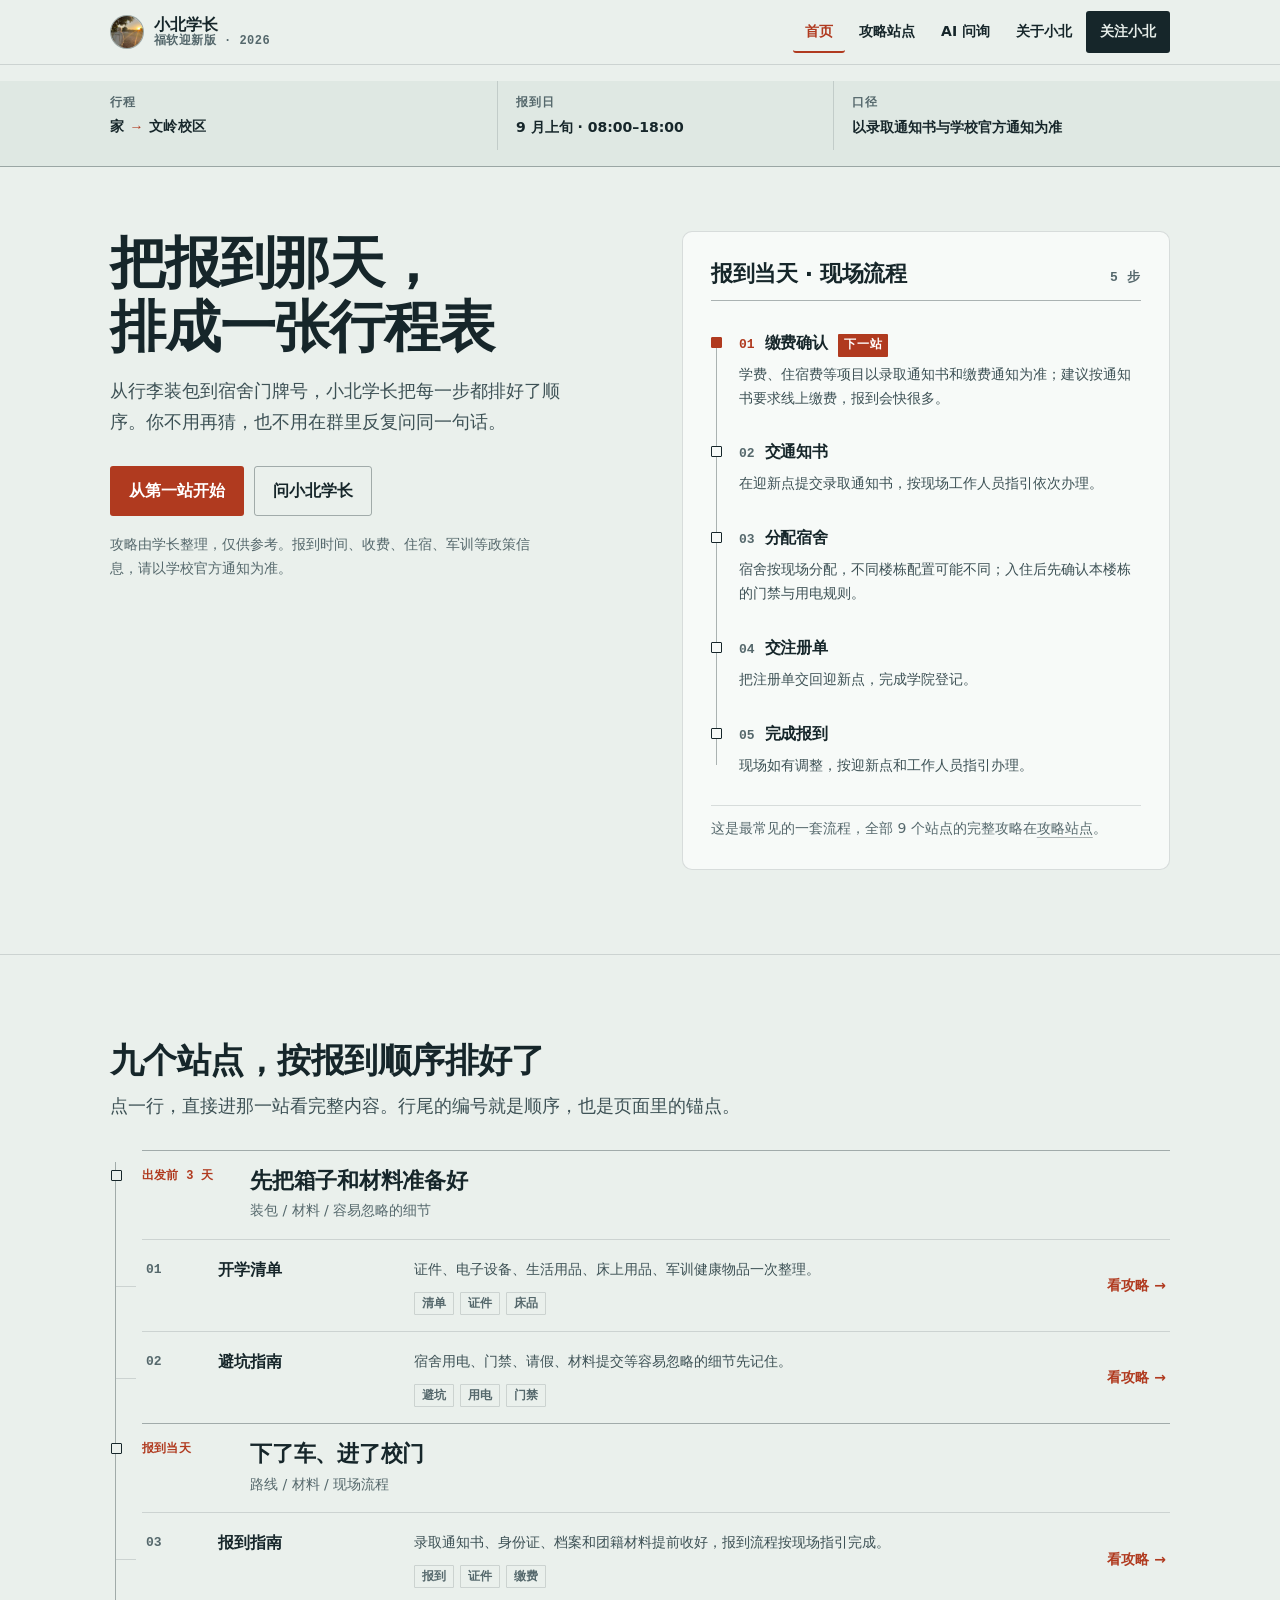
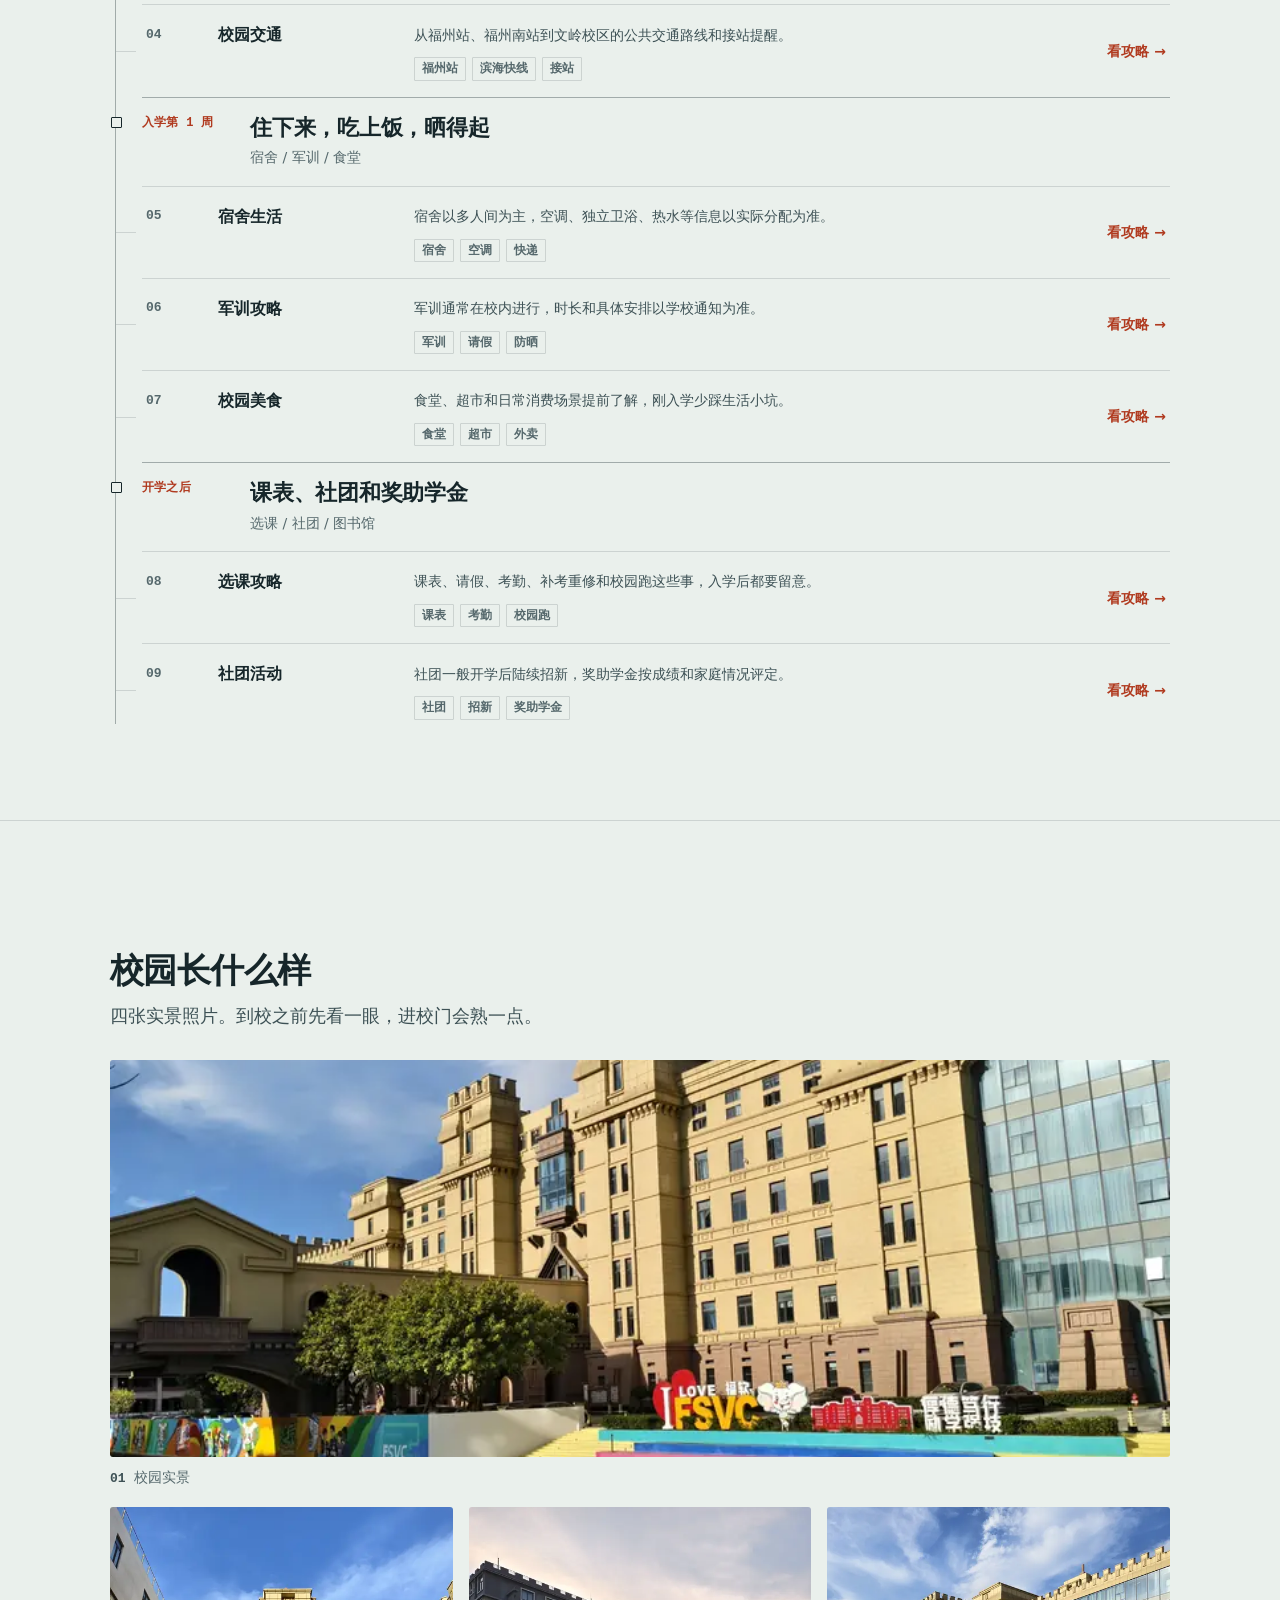
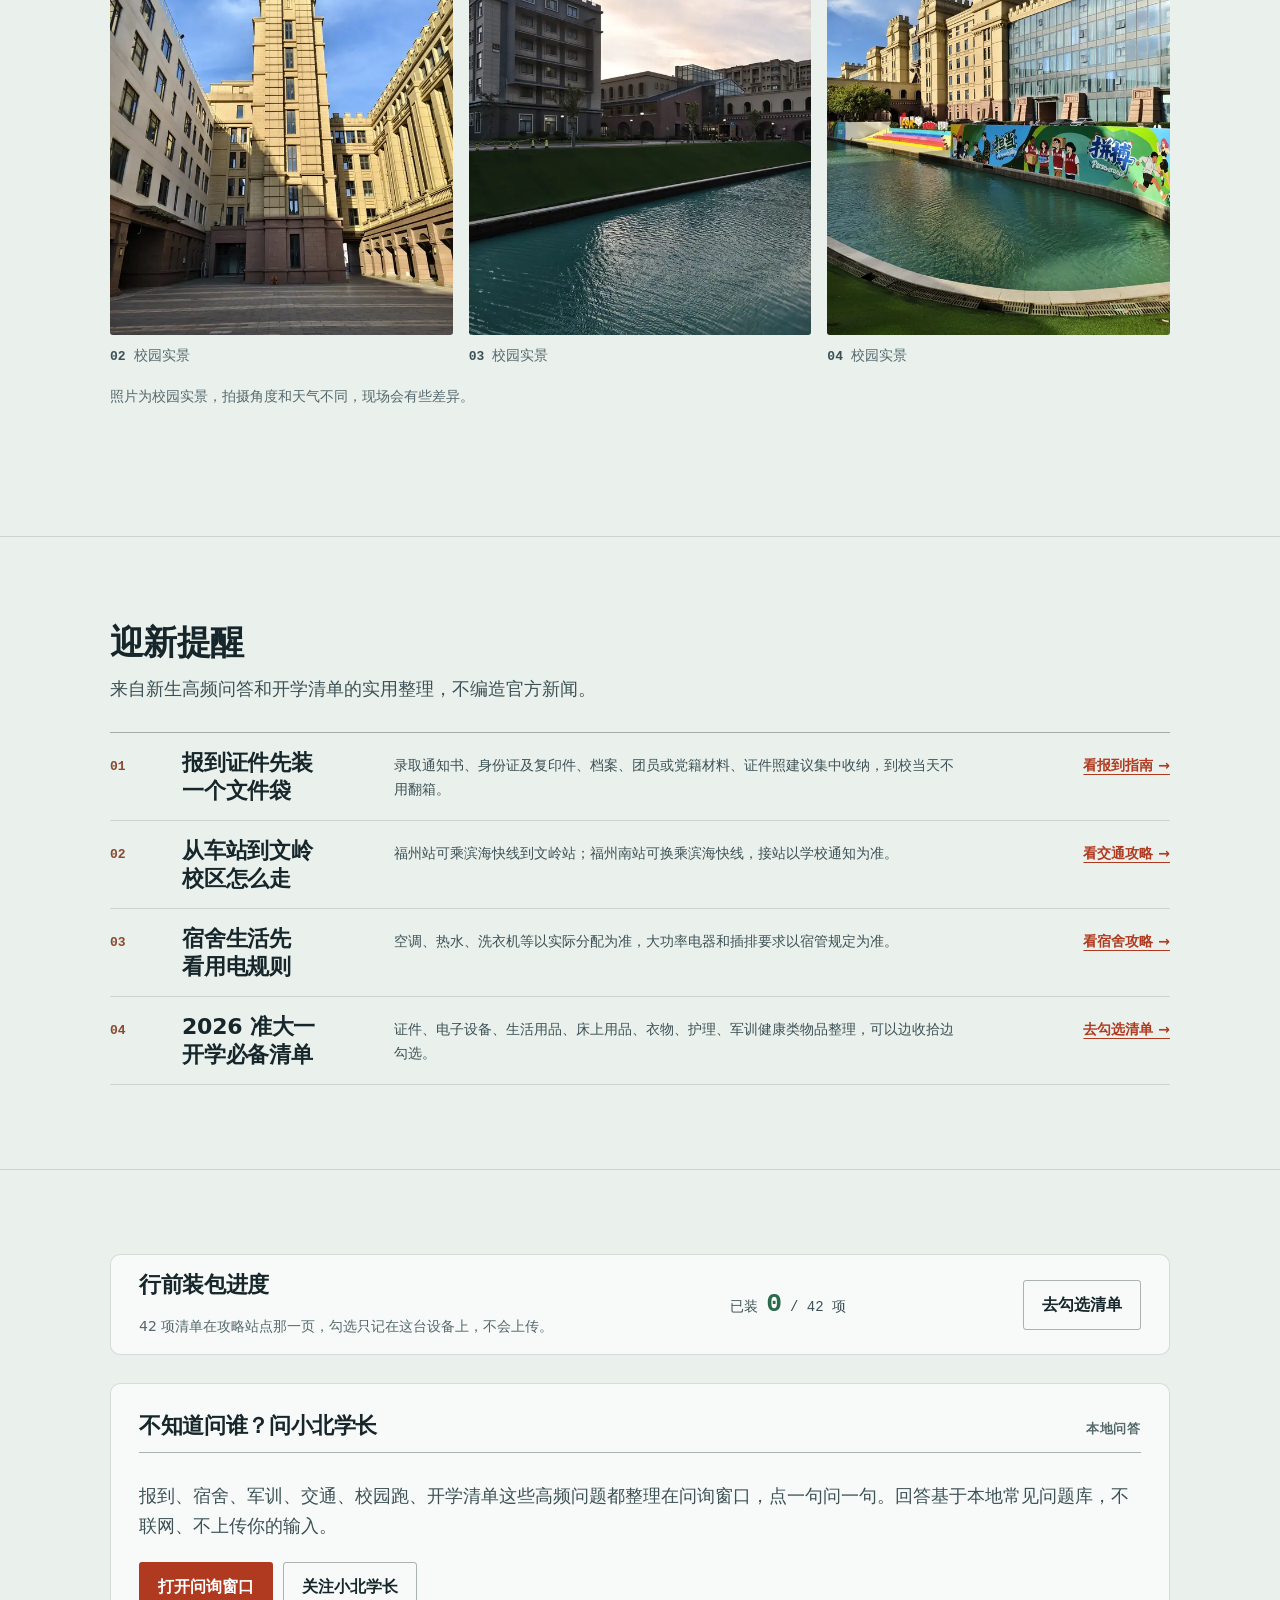
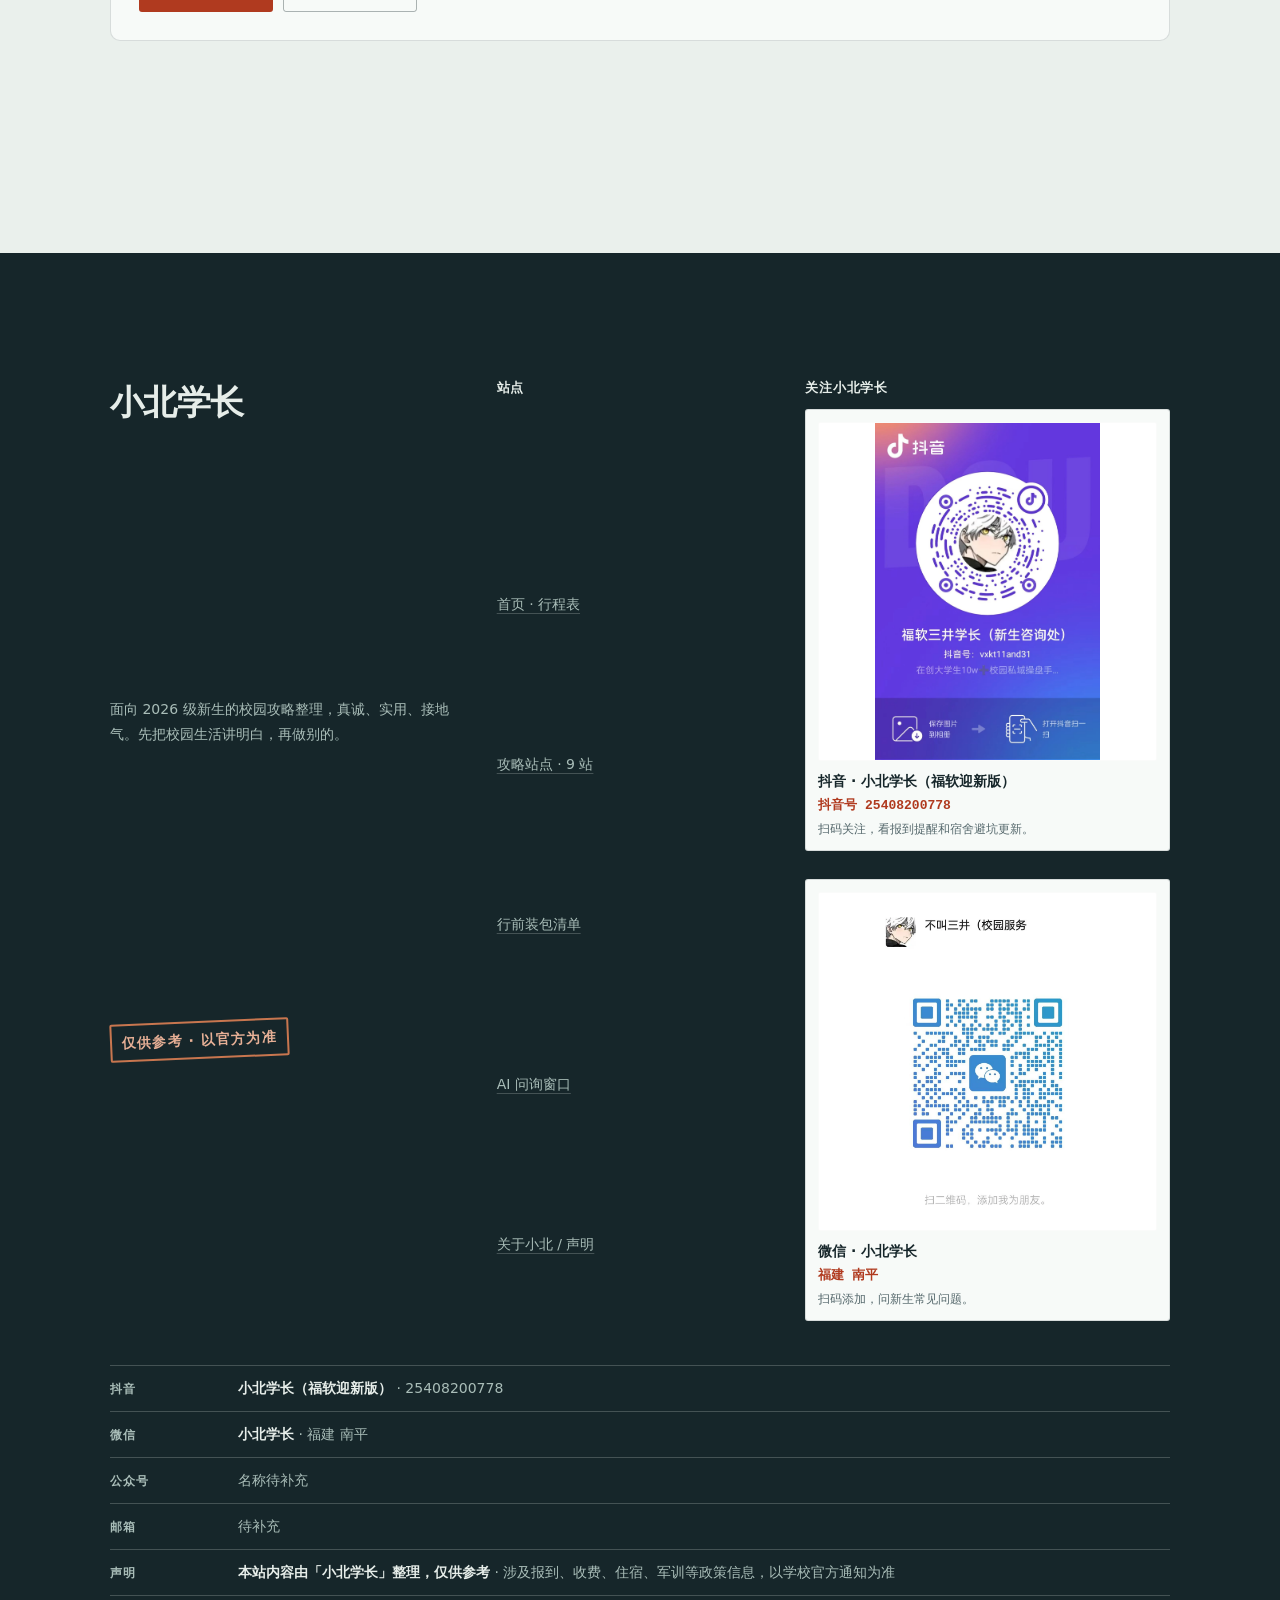
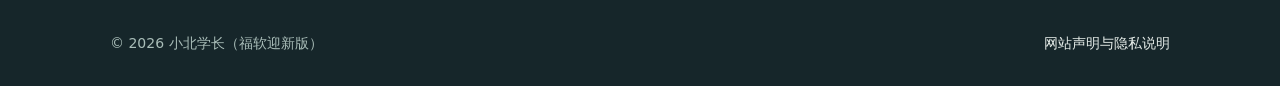
==== index.html @ 460fa599 "小北学长迎新站 v2: 行程轴设计重做(4页/32问答/42项清单/新二维码/图片优化)" ====
<!doctype html>
<html lang="zh-CN">
  <head>
    <meta charset="utf-8">
    <meta name="viewport" content="width=device-width, initial-scale=1">
    <title>小北学长 · 福软 2026 级新生报到行程表</title>
    <meta name="description" content="把报到那天排成一张行程表：报到指南、证件材料、校园交通、宿舍生活、军训攻略、选课与开学清单，九个站点一次看全。攻略由学长整理，仅供参考，政策信息以学校官方通知为准。">
    <link rel="canonical" href="https://fusoft-freshman-guide.pages.dev/">
    <meta name="theme-color" content="#eaf0ec">
    <meta property="og:type" content="website">
    <meta property="og:locale" content="zh_CN">
    <meta property="og:site_name" content="小北学长（福软迎新版）">
    <meta property="og:title" content="小北学长 · 福软 2026 级新生报到行程表">
    <meta property="og:description" content="报到指南、证件材料、校园交通、宿舍生活、军训攻略、选课与开学清单，按报到那天的顺序排好。">
    <meta property="og:url" content="https://fusoft-freshman-guide.pages.dev/">
    <meta property="og:image" content="https://fusoft-freshman-guide.pages.dev/images/og-cover.jpg">
    <meta property="og:image:width" content="1200">
    <meta property="og:image:height" content="630">
    <meta name="twitter:card" content="summary_large_image">
    <link rel="icon" href="images/favicon.svg" type="image/svg+xml">
    <link rel="apple-touch-icon" href="images/apple-touch-icon.png">
    <link rel="stylesheet" href="css/style.css">
    <script type="application/ld+json">
      {"@context":"https://schema.org","@type":"WebSite","name":"小北学长（福软迎新版）","alternateName":"小北学长","url":"https://fusoft-freshman-guide.pages.dev/","inLanguage":"zh-CN","description":"面向 2026 级新生的校园攻略站：报到指南、证件材料、校园交通、宿舍生活、军训攻略、选课与开学清单。","publisher":{"@type":"Organization","name":"小北学长"}}
    </script>
  </head>
  <body data-page="home">
    <a class="skip" href="#main">跳到主要内容</a>

    <header class="masthead">
      <div class="shell masthead__inner">
        <a class="brand" href="index.html">
          <img src="images/xiaobei-avatar.webp" width="360" height="360" alt="小北学长头像" decoding="async">
          <span>小北学长<small>福软迎新版 · 2026</small></span>
        </a>
        <button class="nav__toggle" type="button" aria-expanded="false" aria-controls="site-nav" aria-label="打开导航菜单">
          <span></span><span></span><span></span>
        </button>
        <nav class="nav" id="site-nav" aria-label="站点导航">
          <ul class="nav__list" data-nav-list>
            <li><a href="index.html" data-nav="home" aria-current="page">首页</a></li>
            <li><a href="category.html" data-nav="category">攻略站点</a></li>
            <li><a href="ai-consult.html" data-nav="consult">AI 问询</a></li>
            <li><a href="about.html" data-nav="about">关于小北</a></li>
            <li><a class="nav__cta" href="about.html#follow">关注小北</a></li>
          </ul>
        </nav>
      </div>
    </header>

    <div class="ticket">
      <div class="shell">
        <dl class="ticket__grid">
          <div class="ticket__field">
            <dt>行程</dt>
            <dd><span class="ticket__flow">家 <span class="ticket__arrow" aria-hidden="true">→</span> 文岭校区</span></dd>
          </div>
          <div class="ticket__field">
            <dt>报到日</dt>
            <dd>9 月上旬 · 08:00–18:00</dd>
          </div>
          <div class="ticket__field">
            <dt>口径</dt>
            <dd>以录取通知书与学校官方通知为准</dd>
          </div>
        </dl>
      </div>
    </div>

    <main id="main">

      <section class="band opening">
        <div class="shell opening__grid">
          <div>
            <h1>把报到那天，<br>排成一张行程表</h1>
            <p class="opening__lede">从行李装包到宿舍门牌号，小北学长把每一步都排好了顺序。你不用再猜，也不用在群里反复问同一句话。</p>
            <div class="actions opening__actions">
              <a class="action" href="category.html">从第一站开始</a>
              <a class="action action--quiet" href="ai-consult.html">问小北学长</a>
            </div>
            <p class="opening__caveat">攻略由学长整理，仅供参考。报到时间、收费、住宿、军训等政策信息，请以学校官方通知为准。</p>
          </div>

          <div class="opening__panel">
            <div class="panel">
              <div class="panel__head">
                <h2 class="panel__title">报到当天 · 现场流程</h2>
                <span class="label">5 步</span>
              </div>
              <ol class="rail" data-rail>
                <li class="rail__stop" data-current="true">
                  <span class="rail__mark" aria-hidden="true"></span>
                  <div class="rail__head"><span class="rail__index">01</span><span class="rail__name">缴费确认</span><span class="rail__flag">下一站</span></div>
                  <p class="rail__note">学费、住宿费等项目以录取通知书和缴费通知为准；建议按通知书要求线上缴费，报到会快很多。</p>
                </li>
                <li class="rail__stop">
                  <span class="rail__mark" aria-hidden="true"></span>
                  <div class="rail__head"><span class="rail__index">02</span><span class="rail__name">交通知书</span></div>
                  <p class="rail__note">在迎新点提交录取通知书，按现场工作人员指引依次办理。</p>
                </li>
                <li class="rail__stop">
                  <span class="rail__mark" aria-hidden="true"></span>
                  <div class="rail__head"><span class="rail__index">03</span><span class="rail__name">分配宿舍</span></div>
                  <p class="rail__note">宿舍按现场分配，不同楼栋配置可能不同；入住后先确认本楼栋的门禁与用电规则。</p>
                </li>
                <li class="rail__stop">
                  <span class="rail__mark" aria-hidden="true"></span>
                  <div class="rail__head"><span class="rail__index">04</span><span class="rail__name">交注册单</span></div>
                  <p class="rail__note">把注册单交回迎新点，完成学院登记。</p>
                </li>
                <li class="rail__stop">
                  <span class="rail__mark" aria-hidden="true"></span>
                  <div class="rail__head"><span class="rail__index">05</span><span class="rail__name">完成报到</span></div>
                  <p class="rail__note">现场如有调整，按迎新点和工作人员指引办理。</p>
                </li>
              </ol>
              <p class="rail__foot">这是最常见的一套流程，全部 9 个站点的完整攻略在<a href="category.html">攻略站点</a>。</p>
            </div>
          </div>
        </div>
      </section>

      <section class="band band--ruled" id="stations">
        <div class="shell">
          <div class="band__head band__head--wide">
            <h2>九个站点，按报到顺序排好了</h2>
            <p class="band__deck">点一行，直接进那一站看完整内容。行尾的编号就是顺序，也是页面里的锚点。</p>
          </div>

          <div class="route-axis">
            <div class="phase">
              <div class="phase__head">
                <span class="phase__when">出发前 3 天</span>
                <h3 class="phase__title">先把箱子和材料准备好</h3>
                <p class="phase__note">装包 / 材料 / 容易忽略的细节</p>
              </div>
              <a class="route-row" href="category.html#st-checklist" data-tags="清单 证件 床品 军训用品">
                <span class="route-row__index">01</span>
                <span class="route-row__name">开学清单</span>
                <span class="route-row__note">证件、电子设备、生活用品、床上用品、军训健康物品一次整理。</span>
                <span class="route-row__tags"><span class="tag">清单</span><span class="tag">证件</span><span class="tag">床品</span></span>
                <span class="route-row__go">看攻略 →</span>
              </a>
              <a class="route-row" href="category.html#st-tips" data-tags="避坑 用电 门禁 安全">
                <span class="route-row__index">02</span>
                <span class="route-row__name">避坑指南</span>
                <span class="route-row__note">宿舍用电、门禁、请假、材料提交等容易忽略的细节先记住。</span>
                <span class="route-row__tags"><span class="tag">避坑</span><span class="tag">用电</span><span class="tag">门禁</span></span>
                <span class="route-row__go">看攻略 →</span>
              </a>
            </div>

            <div class="phase">
              <div class="phase__head">
                <span class="phase__when">报到当天</span>
                <h3 class="phase__title">下了车、进了校门</h3>
                <p class="phase__note">路线 / 材料 / 现场流程</p>
              </div>
              <a class="route-row" href="category.html#st-register" data-tags="报到 证件 缴费 流程">
                <span class="route-row__index">03</span>
                <span class="route-row__name">报到指南</span>
                <span class="route-row__note">录取通知书、身份证、档案和团籍材料提前收好，报到流程按现场指引完成。</span>
                <span class="route-row__tags"><span class="tag">报到</span><span class="tag">证件</span><span class="tag">缴费</span></span>
                <span class="route-row__go">看攻略 →</span>
              </a>
              <a class="route-row" href="category.html#st-traffic" data-tags="福州站 福州南站 滨海快线 接站">
                <span class="route-row__index">04</span>
                <span class="route-row__name">校园交通</span>
                <span class="route-row__note">从福州站、福州南站到文岭校区的公共交通路线和接站提醒。</span>
                <span class="route-row__tags"><span class="tag">福州站</span><span class="tag">滨海快线</span><span class="tag">接站</span></span>
                <span class="route-row__go">看攻略 →</span>
              </a>
            </div>

            <div class="phase">
              <div class="phase__head">
                <span class="phase__when">入学第 1 周</span>
                <h3 class="phase__title">住下来，吃上饭，晒得起</h3>
                <p class="phase__note">宿舍 / 军训 / 食堂</p>
              </div>
              <a class="route-row" href="category.html#st-dorm" data-tags="宿舍 空调 热水 快递">
                <span class="route-row__index">05</span>
                <span class="route-row__name">宿舍生活</span>
                <span class="route-row__note">宿舍以多人间为主，空调、独立卫浴、热水等信息以实际分配为准。</span>
                <span class="route-row__tags"><span class="tag">宿舍</span><span class="tag">空调</span><span class="tag">快递</span></span>
                <span class="route-row__go">看攻略 →</span>
              </a>
              <a class="route-row" href="category.html#st-military" data-tags="军训 请假 防晒 健康">
                <span class="route-row__index">06</span>
                <span class="route-row__name">军训攻略</span>
                <span class="route-row__note">军训通常在校内进行，时长和具体安排以学校通知为准。</span>
                <span class="route-row__tags"><span class="tag">军训</span><span class="tag">请假</span><span class="tag">防晒</span></span>
                <span class="route-row__go">看攻略 →</span>
              </a>
              <a class="route-row" href="category.html#st-food" data-tags="食堂 超市 奶茶 外卖">
                <span class="route-row__index">07</span>
                <span class="route-row__name">校园美食</span>
                <span class="route-row__note">食堂、超市和日常消费场景提前了解，刚入学少踩生活小坑。</span>
                <span class="route-row__tags"><span class="tag">食堂</span><span class="tag">超市</span><span class="tag">外卖</span></span>
                <span class="route-row__go">看攻略 →</span>
              </a>
            </div>

            <div class="phase">
              <div class="phase__head">
                <span class="phase__when">开学之后</span>
                <h3 class="phase__title">课表、社团和奖助学金</h3>
                <p class="phase__note">选课 / 社团 / 图书馆</p>
              </div>
              <a class="route-row" href="category.html#st-course" data-tags="课表 考勤 挂科 图书馆 校园跑">
                <span class="route-row__index">08</span>
                <span class="route-row__name">选课攻略</span>
                <span class="route-row__note">课表、请假、考勤、补考重修和校园跑这些事，入学后都要留意。</span>
                <span class="route-row__tags"><span class="tag">课表</span><span class="tag">考勤</span><span class="tag">校园跑</span></span>
                <span class="route-row__go">看攻略 →</span>
              </a>
              <a class="route-row" href="category.html#st-club" data-tags="社团 招新 奖学金 助学金">
                <span class="route-row__index">09</span>
                <span class="route-row__name">社团活动</span>
                <span class="route-row__note">社团一般开学后陆续招新，奖助学金按成绩和家庭情况评定。</span>
                <span class="route-row__tags"><span class="tag">社团</span><span class="tag">招新</span><span class="tag">奖助学金</span></span>
                <span class="route-row__go">看攻略 →</span>
              </a>
            </div>
          </div>
        </div>
      </section>

      <section class="band band--field">
        <div class="shell">
          <div class="band__head band__head--wide">
            <h2>校园长什么样</h2>
            <p class="band__deck">四张实景照片。到校之前先看一眼，进校门会熟一点。</p>
          </div>
          <div class="campus-plate">
            <figure>
              <picture>
                <source media="(min-width: 760px)" srcset="images/campus-02-1200.webp 1200w, images/campus-02.webp 1600w" sizes="(min-width: 1140px) 1100px, 92vw">
                <img src="images/campus-02-800.webp" width="800" height="600" alt="校园实景照片：开阔的校园地面与建筑" loading="lazy" decoding="async">
              </picture>
              <figcaption><b>01</b><span>校园实景</span></figcaption>
            </figure>
            <figure>
              <img src="images/campus-01-800.webp" srcset="images/campus-01-800.webp 600w, images/campus-01.webp 1600w"
              sizes="(min-width: 760px) 32vw, 46vw" width="600" height="800"
              alt="校园实景照片：楼体与绿化" loading="lazy" decoding="async">
              <figcaption><b>02</b><span>校园实景</span></figcaption>
            </figure>
            <figure>
              <img src="images/campus-03-800.webp" srcset="images/campus-03-800.webp 600w, images/campus-03.webp 1400w"
              sizes="(min-width: 760px) 32vw, 46vw" width="600" height="800"
              alt="校园实景照片：校园一角" loading="lazy" decoding="async">
              <figcaption><b>03</b><span>校园实景</span></figcaption>
            </figure>
            <figure>
              <img src="images/campus-04-800.webp" srcset="images/campus-04-800.webp 600w, images/campus-04-1000.webp 1000w, images/campus-04.webp 1400w"
              sizes="(min-width: 760px) 32vw, 96vw" width="600" height="800"
              alt="校园实景照片：校园步道与绿化" loading="lazy" decoding="async">
              <figcaption><b>04</b><span>校园实景</span></figcaption>
            </figure>
          </div>
          <p class="band__note band__note--after">照片为校园实景，拍摄角度和天气不同，现场会有些差异。</p>
        </div>
      </section>

      <section class="band band--ruled">
        <div class="shell">
          <div class="band__head band__head--wide">
            <h2>迎新提醒</h2>
            <p class="band__deck">来自新生高频问答和开学清单的实用整理，不编造官方新闻。</p>
          </div>
          <div class="notes">
            <article class="note-row">
              <span class="note-row__index">01</span>
              <h3 class="note-row__title">报到证件先装一个文件袋</h3>
              <p class="note-row__body">录取通知书、身份证及复印件、档案、团员或党籍材料、证件照建议集中收纳，到校当天不用翻箱。</p>
              <a class="note-row__link" href="category.html#st-register">看报到指南 →</a>
            </article>
            <article class="note-row">
              <span class="note-row__index">02</span>
              <h3 class="note-row__title">从车站到文岭校区怎么走</h3>
              <p class="note-row__body">福州站可乘滨海快线到文岭站；福州南站可换乘滨海快线，接站以学校通知为准。</p>
              <a class="note-row__link" href="category.html#st-traffic">看交通攻略 →</a>
            </article>
            <article class="note-row">
              <span class="note-row__index">03</span>
              <h3 class="note-row__title">宿舍生活先看用电规则</h3>
              <p class="note-row__body">空调、热水、洗衣机等以实际分配为准，大功率电器和插排要求以宿管规定为准。</p>
              <a class="note-row__link" href="category.html#st-dorm">看宿舍攻略 →</a>
            </article>
            <article class="note-row">
              <span class="note-row__index">04</span>
              <h3 class="note-row__title">2026 准大一开学必备清单</h3>
              <p class="note-row__body">证件、电子设备、生活用品、床上用品、衣物、护理、军训健康类物品整理，可以边收拾边勾选。</p>
              <a class="note-row__link" href="category.html#checklist">去勾选清单 →</a>
            </article>
          </div>
        </div>
      </section>

      <section class="band">
        <div class="shell stack">
          <div class="pack-teaser">
            <div>
              <h2 class="title-sm">行前装包进度</h2>
              <p class="band__note band__note--after">42 项清单在攻略站点那一页，勾选只记在这台设备上，不会上传。</p>
            </div>
            <div class="pack-teaser__readout" data-pack-readout>
              已装 <b>0</b> / 42 项
            </div>
            <a class="action action--quiet" href="category.html#checklist">去勾选清单</a>
          </div>

          <div class="panel">
            <div class="panel__head">
              <h2 class="panel__title">不知道问谁？问小北学长</h2>
              <span class="label">本地问答</span>
            </div>
            <p class="band__deck">报到、宿舍、军训、交通、校园跑、开学清单这些高频问题都整理在问询窗口，点一句问一句。回答基于本地常见问题库，不联网、不上传你的输入。</p>
            <div class="actions actions--spaced">
              <a class="action" href="ai-consult.html">打开问询窗口</a>
              <a class="action action--quiet" href="about.html#follow">关注小北学长</a>
            </div>
          </div>
        </div>
      </section>

    </main>

    <footer class="colophon">
      <div class="shell">
        <div class="colophon__grid">
          <div class="colophon__brand">
            <h2>小北学长</h2>
            <p>面向 2026 级新生的校园攻略整理，真诚、实用、接地气。先把校园生活讲明白，再做别的。</p>
            <p><span class="stamp stamp--night">仅供参考 · 以官方为准</span></p>
          </div>
          <nav class="colophon__links" aria-label="页脚导航">
            <h3 class="label label--night">站点</h3>
            <a href="index.html">首页 · 行程表</a>
            <a href="category.html">攻略站点 · 9 站</a>
            <a href="category.html#checklist">行前装包清单</a>
            <a href="ai-consult.html">AI 问询窗口</a>
            <a href="about.html">关于小北 / 声明</a>
          </nav>
          <div id="follow">
            <h3 class="label label--night">关注小北学长</h3>
            <div class="follow follow--spaced">
              <figure class="plate plate--night">
                <img src="images/douyin-qr.webp" width="1125" height="1680" alt="小北学长抖音二维码：扫码关注小北学长（福软迎新版）" loading="lazy" decoding="async">
                <figcaption class="plate__cap">
                  <b>抖音 · 小北学长（福软迎新版）</b>
                  <span>抖音号 25408200778</span>
                  <small>扫码关注，看报到提醒和宿舍避坑更新。</small>
                </figcaption>
              </figure>
              <figure class="plate plate--night">
                <img src="images/wechat-qr.webp" width="820" height="1220" alt="小北学长微信二维码：扫码添加小北学长" loading="lazy" decoding="async">
                <figcaption class="plate__cap">
                  <b>微信 · 小北学长</b>
                  <span>福建 南平</span>
                  <small>扫码添加，问新生常见问题。</small>
                </figcaption>
              </figure>
            </div>
          </div>
        </div>

        <dl class="billing">
          <div class="billing__row"><dt>抖音</dt><dd>小北学长（福软迎新版）<em> · 25408200778</em></dd></div>
          <div class="billing__row"><dt>微信</dt><dd>小北学长<em> · 福建 南平</em></dd></div>
          <div class="billing__row"><dt>公众号</dt><dd><em>名称待补充</em></dd></div>
          <div class="billing__row"><dt>邮箱</dt><dd><em>待补充</em></dd></div>
          <div class="billing__row"><dt>声明</dt><dd>本站内容由「小北学长」整理，仅供参考<em> · 涉及报到、收费、住宿、军训等政策信息，以学校官方通知为准</em></dd></div>
        </dl>

        <div class="colophon__base">
          <span>© 2026 小北学长（福软迎新版）</span>
          <span><a href="about.html#policy">网站声明与隐私说明</a></span>
        </div>
      </div>
    </footer>

    <script src="js/site.js"></script>
  </body>
</html>
---- css/style.css ----
/* ==========================================================================
   小北学长 · 福软迎新版 — design system
   World: 车站行程表 / 报到那天排成一张时刻表
   Tokens are named for their job in that world, not for their value.
   ========================================================================== */

:root {
  /* ---- surfaces: 山雾 + 清晨窗光（不是奶油纸） ---------------------------- */
  --paper-mist: #eaf0ec;        /* page ground — 山雾青的极淡版 */
  --paper-window: #f7faf8;      /* raised window / 窗光 */
  --paper-sunk: #dfe8e3;        /* sunken band: table heads, quiet fields */
  --paper-night: #16262a;       /* inverted ground: footer billing block */

  /* ---- ink: 山雾青墨 ----------------------------------------------------- */
  --ink-rail: #16262a;          /* primary text */
  --ink-rail-soft: #3d5155;     /* secondary text   (7.5:1 on --paper-mist) */
  --ink-faint: #55686c;         /* tertiary text    (5.2:1 on --paper-mist) */
  --ink-night: #e6ede9;         /* text on --paper-night */
  --ink-night-soft: #a9bdb8;    /* secondary on --paper-night (7.1:1) */

  /* ---- signals: 单一强调色 + 两个只表达含义的记号色 ---------------------- */
  /* #b03a1f：在纸面底色上 5.24:1，白字落在它上面 6.05:1 — 两个方向都过 AA */
  --signal-depart: #b03a1f;     /* 迎新横幅暖橙红 — 下一站 / 主行动 */
  --signal-depart-deep: #8d2d15;
  --signal-arrived: #2c6a4d;    /* 校园绿荫 — 已办 / 已完成 */
  --signal-verify: #8a4a2e;     /* 老校区砖红 — 提醒 / 印章 / 待核对 */

  /* ---- rules: 发丝级分隔线 --------------------------------------------- */
  --rule-hairline: rgba(22, 38, 42, 0.14);
  --rule-strong: rgba(22, 38, 42, 0.34);
  --rule-dashed: rgba(22, 38, 42, 0.26);
  --rule-night: rgba(230, 237, 233, 0.22);

  /* ---- type faces ------------------------------------------------------- */
  /* 中文正文字体栈：不请求任何 webfont（校区弱网 + 无构建步骤）。
     行程表的“声音”由字号/字重/字距/表格对齐承担，不由一个装饰字体承担。 */
  --type-body: "PingFang SC", "HarmonyOS Sans SC", "Microsoft YaHei UI",
    "Microsoft YaHei", "Noto Sans CJK SC", "Source Han Sans SC", "Hiragino Sans GB",
    system-ui, -apple-system, "Segoe UI", Roboto, sans-serif;
  /* 数字与编号（时刻表/表行/表头）：等宽或表格数字，用于真正属于“数据”的位置。 */
  --type-data: ui-monospace, "Cascadia Mono", "SFMono-Regular", Consolas,
    "Liberation Mono", Menlo, monospace;

  /* ---- type sizes: 角色化阶梯（手机优先，clamp 到大屏） ------------------ */
  --step-display: clamp(2rem, 6.4vw, 3.5rem);
  --step-title: clamp(1.5rem, 4.2vw, 2.125rem);
  --step-heading: clamp(1.1875rem, 2.6vw, 1.375rem);
  --step-lede: clamp(1rem, 2.2vw, 1.125rem);
  --step-body: 1rem;
  --step-small: 0.875rem;
  --step-data: 0.8125rem;
  --step-micro: 0.75rem;

  /* ---- spacing: 一个节奏，heading 之上永远比之下多 ---------------------- */
  --space-hairline: 1px;
  --space-tick: 0.375rem;
  --space-tight: 0.625rem;
  --space-row: 1rem;
  --space-group: 1.75rem;
  --space-section: clamp(3.25rem, 7vw, 5.25rem);
  --space-field: clamp(4.5rem, 11vw, 8rem);   /* 大块留白 */

  /* ---- edges: 票据式近直角几何 ----------------------------------------- */
  --edge-plate: 3px;
  --edge-window: 10px;

  /* ---- layout ----------------------------------------------------------- */
  --shell-max: 1140px;
  --shell-gutter: clamp(1rem, 4.2vw, 2.5rem);
  --measure-read: 34em;         /* 中文正文约 34 字/行 */
  --measure-deck: 26em;

  /* ---- motion: 一个被授权的时刻，其余保持安静 --------------------------- */
  --tempo-tick: 140ms;
  --tempo-settle: 240ms;
  --tempo-draw: 900ms;
  --ease-arrive: cubic-bezier(0.23, 1, 0.32, 1);
  --ease-move: cubic-bezier(0.77, 0, 0.175, 1);
}

/* ==========================================================================
   Reset & base
   ========================================================================== */

*,
*::before,
*::after { box-sizing: border-box; }

html {
  -webkit-text-size-adjust: 100%;
  scroll-behavior: smooth;
  scroll-padding-top: 5.25rem;
}

body {
  margin: 0;
  background: var(--paper-mist);
  color: var(--ink-rail);
  font-family: var(--type-body);
  font-size: var(--step-body);
  font-weight: 400;
  line-height: 1.75;
  font-kerning: normal;
  text-rendering: optimizeLegibility;
  overflow-wrap: break-word;
}

img,
svg,
picture { display: block; max-width: 100%; }

figure { margin: 0; }

img { height: auto; background-color: var(--paper-sunk); }

h1, h2, h3, h4 {
  margin: 0;
  line-height: 1.25;
  font-weight: 700;
  letter-spacing: -0.01em;
  text-wrap: balance;
}

h1 { font-size: var(--step-display); font-weight: 800; line-height: 1.14; letter-spacing: -0.022em; }
h2 { font-size: var(--step-title); letter-spacing: -0.016em; }
h3 { font-size: var(--step-heading); }
h4 { font-size: var(--step-body); font-weight: 700; }

p { margin: 0; text-wrap: pretty; }

ul, ol { margin: 0; padding: 0; list-style: none; }

a {
  color: inherit;
  text-decoration-color: var(--rule-strong);
  text-decoration-thickness: 1px;
  text-underline-offset: 0.28em;
}

a:hover { text-decoration-color: currentColor; }

button, input, textarea, select { font: inherit; color: inherit; }

:where(button, [type="submit"], [type="checkbox"], summary, a[href]) { touch-action: manipulation; }

[hidden] { display: none !important; }

/* ==========================================================================
   Browser surfaces — the parts nobody draws still carry the design
   ========================================================================== */

::selection { background: var(--signal-depart); color: #fff; }

body { caret-color: var(--signal-depart); }

* { scrollbar-color: var(--rule-strong) transparent; scrollbar-width: thin; }

::-webkit-scrollbar { width: 10px; height: 10px; }
::-webkit-scrollbar-track { background: transparent; }
::-webkit-scrollbar-thumb {
  background: var(--rule-strong);
  border: 3px solid var(--paper-mist);
  border-radius: 999px;
}
::-webkit-scrollbar-thumb:hover { background: var(--ink-faint); }

:focus { outline: none; }

:focus-visible {
  outline: 2px solid var(--signal-depart);
  outline-offset: 2px;
  border-radius: 2px;
}

/* ==========================================================================
   Layout primitives
   ========================================================================== */

.shell {
  width: 100%;
  max-width: var(--shell-max);
  margin-inline: auto;
  padding-inline: var(--shell-gutter);
}

.band { padding-block: var(--space-section); }
.band--field { padding-block: var(--space-field); }
.band--sunk { background: var(--paper-sunk); }
.band--ruled { border-block: var(--space-hairline) solid var(--rule-hairline); }

.band__head {
  display: grid;
  gap: var(--space-tight);
  margin-bottom: var(--space-group);
  max-width: var(--measure-read);
}

.band__head--wide { max-width: 46em; }

.band__deck {
  color: var(--ink-rail-soft);
  font-size: var(--step-lede);
  line-height: 1.7;
}

.band__note {
  color: var(--ink-faint);
  font-size: var(--step-small);
  line-height: 1.65;
}

.rule {
  border: 0;
  border-top: var(--space-hairline) solid var(--rule-hairline);
  margin: 0;
}

.label {
  font-family: var(--type-data);
  font-size: var(--step-data);
  font-weight: 600;
  font-variant-numeric: tabular-nums;
  letter-spacing: 0.06em;
  color: var(--ink-faint);
  text-transform: none;
}

.skip {
  position: absolute;
  left: -9999px;
  top: 0;
  z-index: 40;
  padding: 0.75rem 1rem;
  background: var(--ink-rail);
  color: var(--ink-night);
  font-weight: 600;
}
.skip:focus { left: 0.5rem; top: 0.5rem; }

.visually-hidden {
  position: absolute !important;
  width: 1px; height: 1px;
  padding: 0; margin: -1px;
  overflow: hidden;
  clip-path: inset(50%);
  white-space: nowrap;
  border: 0;
}

/* small shared modifiers (kept here so no page carries inline styles) */
.stack { display: grid; gap: var(--space-group); }
.title-sm { font-size: var(--step-heading); }
.band__note--after { margin-top: var(--space-row); }
.actions--spaced { margin-top: 1.25rem; }
.label--night { color: var(--ink-night-soft); }
.follow--spaced { margin-top: 0.75rem; }
.stamp--night,
.stamp.stamp--night { border-color: #c8764f; color: #e7b096; }
.consult--spaced { margin-top: 1.75rem; }

/* ruled list of facts / links */
.check-list { display: grid; gap: 0; }

.check-list li {
  padding: 0.5rem 0;
  border-bottom: var(--space-hairline) solid var(--rule-hairline);
  font-size: var(--step-small);
  line-height: 1.7;
  color: var(--ink-rail-soft);
}

.check-list li:last-child { border-bottom: 0; }
.check-list a {
  display: inline-flex;
  align-items: center;
  min-height: 30px;
  font-weight: 600;
  color: var(--signal-depart);
}

/* billing block printed on paper rather than on the night ground */
.billing--onpaper { border-top-color: var(--rule-strong); margin-top: var(--space-group); }
.billing--onpaper .billing__row { border-bottom-color: var(--rule-hairline); }
.billing--onpaper .billing__row dt { color: var(--ink-faint); }
.billing--onpaper .billing__row dd { color: var(--ink-rail); }
.billing--onpaper .billing__row dd em { color: var(--ink-faint); }

/* ==========================================================================
   Actions
   ========================================================================== */

.actions { display: flex; flex-wrap: wrap; gap: var(--space-tight); }

.action {
  display: inline-flex;
  align-items: center;
  justify-content: center;
  gap: 0.5rem;
  min-height: 44px;
  padding: 0.625rem 1.125rem;
  border: 1.5px solid transparent;
  border-radius: var(--edge-plate);
  background: var(--signal-depart);
  color: #fff;
  font-size: var(--step-body);
  font-weight: 700;
  text-decoration: none;
  cursor: pointer;
  transition: transform var(--tempo-tick) var(--ease-arrive),
    background-color var(--tempo-tick) linear,
    border-color var(--tempo-tick) linear;
}

.action:active { transform: scale(0.98); }

.action--quiet {
  background: transparent;
  border-color: var(--rule-strong);
  color: var(--ink-rail);
}

.action--link {
  display: inline-flex;
  align-items: center;
  min-height: 28px;
  padding: 0;
  background: none;
  border: 0;
  color: var(--signal-depart);
  font-weight: 700;
  text-decoration: underline;
  text-decoration-thickness: 1px;
  text-underline-offset: 0.28em;
  cursor: pointer;
  text-align: left;
}

.action[disabled] { opacity: 0.55; cursor: not-allowed; }
.action[disabled]:active { transform: none; }

@media (hover: hover) and (pointer: fine) {
  .action:hover { background: var(--signal-depart-deep); }
  .action--quiet:hover { background: var(--paper-window); border-color: var(--ink-rail); }
  .action--link:hover { color: var(--signal-depart-deep); background: none; }
}

/* ==========================================================================
   Masthead
   ========================================================================== */

.masthead {
  position: sticky;
  top: 0;
  z-index: 20;
  background: var(--paper-mist);
  border-bottom: var(--space-hairline) solid var(--rule-hairline);
}

.masthead__inner {
  display: flex;
  align-items: center;
  justify-content: space-between;
  gap: var(--space-row);
  min-height: 4rem;
}

.brand {
  display: inline-flex;
  align-items: center;
  gap: 0.625rem;
  font-weight: 800;
  letter-spacing: -0.01em;
  text-decoration: none;
}

.brand img {
  width: 34px;
  height: 34px;
  border-radius: 50%;
  object-fit: cover;
  border: var(--space-hairline) solid var(--rule-strong);
}

.brand span { display: grid; line-height: 1.2; }
.brand small {
  font-family: var(--type-data);
  font-size: var(--step-micro);
  font-weight: 600;
  letter-spacing: 0.04em;
  color: var(--ink-faint);
}

.nav__toggle {
  display: inline-flex;
  flex-direction: column;
  align-items: center;
  justify-content: center;
  gap: 4px;
  width: 44px;
  height: 44px;
  padding: 0;
  border: 1.5px solid var(--rule-strong);
  border-radius: var(--edge-plate);
  background: var(--paper-window);
  cursor: pointer;
}

.nav__toggle span {
  width: 17px;
  height: 1.5px;
  background: var(--ink-rail);
  transition: transform var(--tempo-settle) var(--ease-arrive),
    opacity var(--tempo-tick) linear;
}

.nav__toggle[aria-expanded="true"] span:nth-child(1) { transform: translateY(5.5px) rotate(45deg); }
.nav__toggle[aria-expanded="true"] span:nth-child(2) { opacity: 0; }
.nav__toggle[aria-expanded="true"] span:nth-child(3) { transform: translateY(-5.5px) rotate(-45deg); }

.nav__list {
  display: none;
  position: absolute;
  left: var(--shell-gutter);
  right: var(--shell-gutter);
  top: calc(100% + 0.5rem);
  padding: 0.5rem;
  background: var(--paper-window);
  border: var(--space-hairline) solid var(--rule-strong);
  border-radius: var(--edge-window);
  box-shadow: 0 18px 34px -22px rgba(22, 38, 42, 0.6);
}

.nav__list.is-open { display: grid; }

.nav__list a {
  display: block;
  padding: 0.75rem 0.875rem;
  border-radius: var(--edge-plate);
  font-weight: 600;
  text-decoration: none;
}

/* 当前页用「站位方块 + 强调色」表示，不用彩色竖条（侧条纹是 craft floor 禁令） */
.nav__list a[aria-current="page"] {
  color: var(--signal-depart);
  font-weight: 800;
}

.nav__list a[aria-current="page"]::before {
  content: "";
  display: inline-block;
  width: 7px;
  height: 7px;
  margin-right: 0.5rem;
  background: var(--signal-depart);
  vertical-align: 0.05em;
}

.nav__cta {
  background: var(--ink-rail);
  color: var(--ink-night);
  font-weight: 700;
}

@media (hover: hover) and (pointer: fine) {
  .nav__list a:hover { background: var(--paper-sunk); }
  .nav__list .nav__cta:hover { background: var(--signal-depart); color: #fff; }
}

@media (min-width: 900px) {
  .nav__toggle { display: none; }
  .nav__list {
    display: flex;
    align-items: center;
    gap: 0.125rem;
    position: static;
    padding: 0;
    background: none;
    border: 0;
    box-shadow: none;
  }
  .nav__list a { padding: 0.5rem 0.75rem; font-size: var(--step-small); border-bottom: 2px solid transparent; }
  .nav__list a[aria-current="page"] {
    border-bottom-color: var(--signal-depart);
  }
  .nav__list a[aria-current="page"]::before { display: none; }
  .nav__list .nav__cta { border-radius: var(--edge-plate); padding-inline: 0.875rem; }
}

/* ==========================================================================
   Ticket head — the site's own header device
   ========================================================================== */

/* 顶上先落一道更深的“票面”色阶，页首不会整片发白 */
.ticket {
  border-bottom: var(--space-hairline) solid var(--rule-strong);
  background: var(--paper-sunk);
}

.ticket__grid { display: grid; }

.ticket__field {
  display: grid;
  gap: 0.125rem;
  padding: 0.875rem 0;
  border-bottom: 1px dashed var(--rule-dashed);
}

.ticket__field:last-child { border-bottom: 0; }

.ticket__field dt {
  font-family: var(--type-data);
  font-size: var(--step-micro);
  font-weight: 600;
  letter-spacing: 0.08em;
  color: var(--ink-faint);
}

.ticket__field dd {
  margin: 0;
  font-size: var(--step-small);
  font-weight: 600;
  line-height: 1.5;
}

.ticket__flow {
  display: inline-flex;
  align-items: center;
  gap: 0.5rem;
  font-family: var(--type-data);
  font-size: var(--step-small);
  font-weight: 700;
  letter-spacing: 0.02em;
}

.ticket__arrow { color: var(--signal-depart); }

@media (min-width: 720px) {
  .ticket__grid { grid-template-columns: 1.15fr 1fr 1fr; }
  .ticket__field {
    padding: 0.75rem 1.125rem;
    border-bottom: 0;
    border-left: var(--space-hairline) solid var(--rule-hairline);
  }
  .ticket__field:first-child { border-left: 0; padding-left: 0; }
}

/* ==========================================================================
   Opening — heading + rail
   ========================================================================== */

.opening { padding-block: clamp(2.25rem, 6vw, 3.5rem) var(--space-section); }

.opening__grid { display: grid; gap: var(--space-group); }

.opening__lede {
  margin-top: var(--space-row);
  max-width: var(--measure-deck);
  font-size: var(--step-lede);
  line-height: 1.75;
  color: var(--ink-rail-soft);
}

.opening__actions { margin-top: var(--space-group); }

.opening__caveat {
  margin-top: var(--space-row);
  max-width: 30em;
  font-size: var(--step-small);
  color: var(--ink-faint);
}

.opening__panel { align-self: start; }

@media (min-width: 960px) {
  .opening { padding-top: clamp(2.5rem, 5vw, 4rem); }
  .opening__grid { grid-template-columns: minmax(0, 1.02fr) minmax(0, 0.98fr); gap: clamp(2rem, 5vw, 4.5rem); }
}

/* ==========================================================================
   Rail — the signature device: one axis, stations hanging off it
   ========================================================================== */

.panel {
  padding: var(--space-group);
  background: var(--paper-window);
  border: var(--space-hairline) solid var(--rule-hairline);
  border-radius: var(--edge-window);
}

.panel__head {
  display: flex;
  align-items: baseline;
  justify-content: space-between;
  gap: var(--space-row);
  padding-bottom: var(--space-tight);
  margin-bottom: var(--space-group);
  border-bottom: var(--space-hairline) solid var(--rule-strong);
}

.panel__title { font-size: var(--step-heading); }

.rail { position: relative; padding-left: 1.75rem; }

.rail::before {
  content: "";
  position: absolute;
  left: 5px;
  top: 0.5rem;
  bottom: 0.75rem;
  width: 1px;
  background: var(--rule-strong);
  transform-origin: top;
}

.rail__stop { position: relative; padding-bottom: var(--space-group); }
.rail__stop:last-child { padding-bottom: 0; }

.rail__mark {
  position: absolute;
  left: -1.75rem;
  top: 0.5rem;
  width: 11px;
  height: 11px;
  border: 1.5px solid var(--ink-rail);
  border-radius: 1px;
  background: var(--paper-window);
}

.rail__stop[data-current="true"] .rail__mark {
  background: var(--signal-depart);
  border-color: var(--signal-depart);
}

.rail__stop[data-current="true"] .rail__index { color: var(--signal-depart); }

.rail__head {
  display: flex;
  align-items: baseline;
  gap: 0.625rem;
  margin-bottom: var(--space-tick);
}

.rail__index {
  font-family: var(--type-data);
  font-size: var(--step-data);
  font-weight: 700;
  font-variant-numeric: tabular-nums;
  color: var(--ink-faint);
}

.rail__name { font-size: var(--step-body); font-weight: 700; letter-spacing: -0.005em; }

.rail__flag {
  font-family: var(--type-data);
  font-size: var(--step-micro);
  font-weight: 700;
  letter-spacing: 0.06em;
  color: #fff;
  background: var(--signal-depart);
  padding: 0.0625rem 0.375rem;
  border-radius: 1px;
}

.rail__note {
  font-size: var(--step-small);
  line-height: 1.7;
  color: var(--ink-rail-soft);
  max-width: 30em;
}

.rail__foot {
  margin-top: var(--space-group);
  padding-top: var(--space-tight);
  border-top: var(--space-hairline) solid var(--rule-hairline);
  font-size: var(--step-small);
  color: var(--ink-faint);
}

/* armed by JS only: no JS (or a failed observer) leaves the rail visible */
.rail.is-armed::before { transform: scaleY(0); transition: transform var(--tempo-draw) var(--ease-arrive); }
.rail.is-armed .rail__stop {
  opacity: 0;
  transform: translateY(6px);
  transition: opacity 320ms linear, transform 320ms var(--ease-arrive);
  transition-delay: calc(var(--i, 0) * 45ms);
}
.rail__stop:nth-child(1) { --i: 0; }
.rail__stop:nth-child(2) { --i: 1; }
.rail__stop:nth-child(3) { --i: 2; }
.rail__stop:nth-child(4) { --i: 3; }
.rail__stop:nth-child(5) { --i: 4; }
.rail__stop:nth-child(6) { --i: 5; }
.rail.is-drawn::before { transform: scaleY(1); }
.rail.is-drawn .rail__stop { opacity: 1; transform: none; }

/* ==========================================================================
   Route table — guides as timetable rows, never cards
   ========================================================================== */

/* ---- 行程轴（页面级）：轴线在折线下继续，相位与行程行都挂在同一条线上 ---- */

.route-axis {
  position: relative;
  padding-left: 1.5rem;
}

.route-axis::before {
  content: "";
  position: absolute;
  left: 5px;
  top: 0.75rem;
  bottom: 0.75rem;
  width: 1px;
  background: var(--rule-strong);
}

.phase { border-top: var(--space-hairline) solid var(--rule-strong); }

/* 相位标签是轴上的刻度文字（左侧页边），不是标题上方的眉标 */
.phase__head {
  position: relative;
  display: grid;
  grid-template-columns: 3.75rem minmax(0, 1fr);
  gap: 0.25rem 0.875rem;
  padding: var(--space-row) 0;
}

/* 轴上的站点方块：相位边界 */
.phase__head::before {
  content: "";
  position: absolute;
  left: calc(-1.5rem + 0.5px);
  top: 1.2rem;
  width: 11px;
  height: 11px;
  border: 1.5px solid var(--ink-rail);
  border-radius: 1px;
  background: var(--paper-mist);
}

.phase__when {
  grid-column: 1;
  grid-row: 1 / span 2;
  font-family: var(--type-data);
  font-size: var(--step-micro);
  font-weight: 700;
  line-height: 1.5;
  letter-spacing: 0.02em;
  color: var(--signal-depart);
}

.phase__title { grid-column: 2; grid-row: 1; font-size: var(--step-heading); }

.phase__note {
  grid-column: 2;
  grid-row: 2;
  font-size: var(--step-small);
  color: var(--ink-faint);
}

@media (min-width: 720px) {
  .route-axis { padding-left: 2rem; }
  .phase__head { grid-template-columns: 5.5rem minmax(0, 1fr); gap: 0.25rem 1.25rem; }
  .phase__head::before { left: calc(-2rem + 0.5px); }
}

/* 行程行从轴上引一条短线过来 —— 行是挂在轴上的，不是并排的卡片 */
.route-row { position: relative; }

.route-row::before {
  content: "";
  position: absolute;
  left: calc(-1.5rem + 6px);
  top: 1.55rem;
  width: 0.75rem;
  height: 1px;
  background: var(--rule-hairline);
}

@media (min-width: 720px) {
  .route-row::before { left: calc(-2rem + 6px); width: 1.25rem; }
}

.route-row {
  display: grid;
  grid-template-columns: 2.5rem minmax(0, 1fr);
  gap: 0.25rem 0.75rem;
  align-items: baseline;
  padding: var(--space-row) 0;
  border-top: var(--space-hairline) solid var(--rule-hairline);
  text-decoration: none;
}

.route-row__index {
  font-family: var(--type-data);
  font-size: var(--step-data);
  font-weight: 700;
  font-variant-numeric: tabular-nums;
  color: var(--ink-faint);
  transition: color var(--tempo-tick) linear;
}

.route-row__name { font-size: var(--step-body); font-weight: 700; }

.route-row__note {
  grid-column: 2;
  font-size: var(--step-small);
  line-height: 1.7;
  color: var(--ink-rail-soft);
  max-width: 38em;
}

.route-row__tags {
  grid-column: 2;
  display: flex;
  flex-wrap: wrap;
  gap: 0.375rem;
  margin-top: 0.125rem;
}

.tag {
  font-size: var(--step-micro);
  font-weight: 600;
  line-height: 1.6;
  padding: 0.0625rem 0.4375rem;
  border: var(--space-hairline) solid var(--rule-hairline);
  border-radius: 1px;
  color: var(--ink-faint);
  white-space: nowrap;
}

.route-row__go {
  grid-column: 2;
  margin-top: 0.25rem;
  font-size: var(--step-small);
  font-weight: 700;
  color: var(--signal-depart);
}

@media (min-width: 860px) {
  .route-row::before { top: 50%; }
  .route-row {
    grid-template-columns: 3.25rem minmax(0, 11rem) minmax(0, 1fr) 5.5rem;
    align-items: center;
    gap: 0.5rem 1.25rem;
    padding: var(--space-row) 0.25rem;
  }
  .route-row__note { grid-column: 3; margin: 0; }
  .route-row__tags { grid-column: 3; grid-row: 2; margin: 0; }
  .route-row__go {
    grid-column: 4;
    grid-row: 1 / span 2;
    margin: 0;
    text-align: right;
  }
  .route-row { transition: background-color var(--tempo-tick) linear; }
  .route-row:hover .route-row__index { color: var(--signal-depart); }
}

@media (hover: hover) and (pointer: fine) {
  .route-row:hover { background: var(--paper-window); }
}

/* ==========================================================================
   Campus plate — real photographs, composed asymmetrically
   ========================================================================== */

.campus-plate {
  display: grid;
  grid-template-columns: repeat(2, minmax(0, 1fr));
  gap: var(--space-row);
}

.campus-plate figure { margin: 0; display: grid; gap: 0.5rem; }

.campus-plate picture,
.campus-plate img {
  width: 100%;
  height: 100%;
  object-fit: cover;
  border-radius: var(--edge-plate);
}

.campus-plate figure:first-child { grid-column: 1 / -1; }
.campus-plate figure:first-child img { aspect-ratio: 4 / 3; }
.campus-plate figure:not(:first-child) img { aspect-ratio: 4 / 5; }
.campus-plate figure:last-child { grid-column: 1 / -1; }
.campus-plate figure:last-child img { aspect-ratio: 16 / 9; }

.campus-plate figcaption {
  display: flex;
  align-items: baseline;
  gap: 0.5rem;
  font-size: var(--step-small);
  color: var(--ink-faint);
}

.campus-plate figcaption b {
  font-family: var(--type-data);
  font-size: var(--step-data);
  font-weight: 700;
  color: var(--ink-rail-soft);
}

@media (min-width: 760px) {
  .campus-plate { grid-template-columns: repeat(3, minmax(0, 1fr)); }
  .campus-plate figure:first-child img { aspect-ratio: 16 / 6; }
  .campus-plate figure:last-child { grid-column: auto; }
  .campus-plate figure:last-child img { aspect-ratio: 4 / 5; }
}

/* ==========================================================================
   Reminder rows — numbered tips, no cards
   ========================================================================== */

.notes { display: grid; gap: 0; border-top: var(--space-hairline) solid var(--rule-strong); }

.note-row {
  display: grid;
  grid-template-columns: 2.5rem minmax(0, 1fr);
  gap: 0.25rem 0.75rem;
  padding: var(--space-row) 0;
  border-bottom: var(--space-hairline) solid var(--rule-hairline);
}

.note-row__index {
  font-family: var(--type-data);
  font-size: var(--step-data);
  font-weight: 700;
  font-variant-numeric: tabular-nums;
  color: var(--signal-verify);
}

.note-row__title { font-weight: 700; }

.note-row__body {
  grid-column: 2;
  font-size: var(--step-small);
  line-height: 1.7;
  color: var(--ink-rail-soft);
  max-width: 40em;
}

.note-row__link {
  grid-column: 2;
  margin-top: 0.25rem;
  font-size: var(--step-small);
  font-weight: 700;
  color: var(--signal-depart);
  text-decoration: underline;
  text-underline-offset: 0.28em;
  justify-self: start;
}

@media (min-width: 860px) {
  .note-row { grid-template-columns: 3.25rem minmax(0, 12rem) minmax(0, 1fr) auto; gap: 0.5rem 1.25rem; align-items: baseline; }
  .note-row__body { grid-column: 3; }
  .note-row__link { grid-column: 4; grid-row: 1; margin: 0; white-space: nowrap; }
}

/* ==========================================================================
   Caveat / stamp
   ========================================================================== */

/* a sunk field with its own ruled top edge — no side stripe, no wash */
.caveat {
  display: flex;
  flex-wrap: wrap;
  align-items: flex-start;
  gap: 0.75rem var(--space-row);
  padding: var(--space-row);
  background: var(--paper-sunk);
  border-top: var(--space-hairline) solid var(--rule-strong);
}

.caveat__label {
  font-family: var(--type-data);
  font-size: var(--step-micro);
  font-weight: 700;
  letter-spacing: 0.08em;
  color: var(--signal-verify);
}

.caveat__body { flex: 1 1 22em; font-size: var(--step-small); line-height: 1.7; color: var(--ink-rail-soft); }

.stamp {
  display: inline-grid;
  place-items: center;
  padding: 0.5rem 0.625rem;
  border: 2px solid var(--signal-verify);
  border-radius: 2px;
  color: var(--signal-verify);
  font-size: var(--step-small);
  font-weight: 800;
  letter-spacing: 0.08em;
  line-height: 1.3;
  text-align: center;
  transform: rotate(-2.5deg);
}

/* ==========================================================================
   Station list (category page)
   ========================================================================== */

.station {
  border-top: var(--space-hairline) solid var(--rule-hairline);
}

.station[open] { background: var(--paper-window); }

.station__summary {
  display: grid;
  grid-template-columns: 2.5rem minmax(0, 1fr) auto;
  gap: 0.25rem 0.75rem;
  align-items: baseline;
  padding: var(--space-row) 0.25rem;
  cursor: pointer;
  list-style: none;
}

.station__summary::-webkit-details-marker { display: none; }

.station__index {
  font-family: var(--type-data);
  font-size: var(--step-data);
  font-weight: 700;
  font-variant-numeric: tabular-nums;
  color: var(--ink-faint);
}

.station__name { font-size: var(--step-body); font-weight: 700; }

.station__note {
  grid-column: 2;
  font-size: var(--step-small);
  line-height: 1.7;
  color: var(--ink-rail-soft);
  max-width: 42em;
}

.station__tags { grid-column: 2; display: flex; flex-wrap: wrap; gap: 0.375rem; }

.station__marker {
  grid-column: 3;
  grid-row: 1 / span 2;
  align-self: center;
  width: 22px;
  height: 22px;
  border: 1.5px solid var(--rule-strong);
  border-radius: 1px;
  position: relative;
  transition: border-color var(--tempo-tick) linear, background-color var(--tempo-tick) linear;
}

.station__marker::before,
.station__marker::after {
  content: "";
  position: absolute;
  background: currentColor;
  color: var(--ink-rail);
  transition: transform var(--tempo-settle) var(--ease-arrive), opacity var(--tempo-tick) linear;
}

.station__marker::before { left: 50%; top: 50%; width: 9px; height: 1.5px; transform: translate(-50%, -50%); }
.station__marker::after { left: 50%; top: 50%; width: 1.5px; height: 9px; transform: translate(-50%, -50%); }

.station[open] .station__marker { border-color: var(--ink-rail); }
.station[open] .station__marker::after { transform: translate(-50%, -50%) scaleY(0); opacity: 0; }

.station__body {
  padding: 0 0.25rem var(--space-group);
  max-width: 46em;
}

.station[open] .station__body { animation: unfold 220ms var(--ease-arrive) both; }

@keyframes unfold {
  from { opacity: 0; transform: translateY(-4px); }
  to { opacity: 1; transform: none; }
}

.station__body h4 {
  margin-top: var(--space-row);
  margin-bottom: 0.375rem;
  color: var(--ink-rail);
}

.station__body p { color: var(--ink-rail-soft); max-width: var(--measure-read); }

.station__body > p:first-child { font-size: var(--step-lede); color: var(--ink-rail); }

.station__meta {
  display: flex;
  flex-wrap: wrap;
  gap: 0.5rem 1rem;
  margin-top: var(--space-group);
  padding-top: var(--space-tight);
  border-top: var(--space-hairline) solid var(--rule-hairline);
  font-size: var(--step-small);
  color: var(--ink-faint);
}

@media (min-width: 860px) {
  .station__summary { grid-template-columns: 3.25rem minmax(0, 12rem) minmax(0, 1fr) 2.5rem; gap: 0.375rem 1.25rem; padding-inline: 0.25rem; }
  .station__note { grid-column: 3; }
  .station__tags { grid-column: 3; grid-row: 2; }
  .station__marker { grid-column: 4; grid-row: 1 / span 2; }
  .station__body { padding-left: 4.5rem; }
}

/* ==========================================================================
   Search
   ========================================================================== */

.search {
  display: grid;
  gap: 0.5rem;
  max-width: 34rem;
}

.search--spaced { margin-top: 1.5rem; }

.search__row { display: flex; gap: 0.5rem; }

.search__field {
  flex: 1 1 auto;
  min-height: 44px;
  padding: 0.625rem 0.875rem;
  border: 1.5px solid var(--rule-strong);
  border-radius: var(--edge-plate);
  background: var(--paper-window);
  color: var(--ink-rail);
}

.search__field::placeholder { color: var(--ink-faint); opacity: 1; }

.search__field:focus { border-color: var(--ink-rail); }

.search__status { font-size: var(--step-small); color: var(--ink-faint); }

.empty {
  display: grid;
  gap: var(--space-tight);
  justify-items: start;
  margin-top: var(--space-group);
  padding: var(--space-group);
  background: var(--paper-window);
  border: 1px dashed var(--rule-strong);
  border-radius: var(--edge-window);
}

/* ==========================================================================
   Checklist
   ========================================================================== */

.pack__bar {
  display: flex;
  flex-wrap: wrap;
  align-items: center;
  gap: var(--space-row);
  justify-content: space-between;
  padding: var(--space-row) 0;
  border-block: var(--space-hairline) solid var(--rule-strong);
  margin-bottom: var(--space-group);
}

.pack__count {
  font-family: var(--type-data);
  font-size: var(--step-lede);
  font-weight: 700;
  font-variant-numeric: tabular-nums;
  letter-spacing: 0.02em;
}

.pack__count b { color: var(--signal-arrived); font-size: 1.4em; }

.pack__meter {
  flex: 1 1 12rem;
  height: 3px;
  background: var(--rule-hairline);
  position: relative;
  overflow: hidden;
}

/* 进度用 transform 画，不动 width（避免每帧重排） */
.pack__meter span {
  position: absolute;
  inset: 0;
  transform: scaleX(0);
  transform-origin: left center;
  background: var(--signal-arrived);
  transition: transform var(--tempo-settle) var(--ease-arrive);
}

.pack__groups {
  display: grid;
  gap: var(--space-group) clamp(1.5rem, 5vw, 3.5rem);
}

@media (min-width: 720px) { .pack__groups { grid-template-columns: repeat(2, minmax(0, 1fr)); } }
@media (min-width: 1060px) { .pack__groups { grid-template-columns: repeat(3, minmax(0, 1fr)); } }

.check-group { border: 0; padding: 0; margin: 0; }

.check-group legend {
  width: 100%;
  padding-bottom: 0.5rem;
  margin-bottom: 0.5rem;
  border-bottom: var(--space-hairline) solid var(--rule-hairline);
  font-size: var(--step-small);
  font-weight: 800;
  letter-spacing: 0.02em;
  color: var(--ink-rail);
}

.check-item {
  display: grid;
  grid-template-columns: 18px minmax(0, 1fr);
  gap: 0.625rem;
  align-items: start;
  padding: 0.4375rem 0;
  font-size: var(--step-small);
  line-height: 1.6;
  color: var(--ink-rail-soft);
  cursor: pointer;
}

.check-item input {
  appearance: none;
  -webkit-appearance: none;
  width: 20px;
  height: 20px;
  margin: 0.0625rem 0 0;
  border: 1.5px solid var(--rule-strong);
  border-radius: 2px;
  background: var(--paper-window);
  cursor: pointer;
  position: relative;
  transition: background-color var(--tempo-tick) linear, border-color var(--tempo-tick) linear;
}

.check-item input::after {
  content: "";
  position: absolute;
  left: 5px;
  top: 1px;
  width: 4px;
  height: 9px;
  border: 2px solid var(--paper-window);
  border-top: 0;
  border-left: 0;
  transform: rotate(42deg) scale(0.4);
  opacity: 0;
  transition: transform var(--tempo-settle) var(--ease-arrive), opacity var(--tempo-tick) linear;
}

.check-item input:checked {
  background: var(--signal-arrived);
  border-color: var(--signal-arrived);
}

.check-item input:checked::after { opacity: 1; transform: rotate(42deg) scale(1); }

.check-item:has(input:checked) { color: var(--ink-faint); }

.check-item:has(input:checked) span:last-child { text-decoration: line-through; text-decoration-color: var(--rule-strong); }

@media (hover: hover) and (pointer: fine) {
  .check-item:hover input { border-color: var(--ink-rail); }
}

.pack__foot {
  display: flex;
  flex-wrap: wrap;
  align-items: center;
  gap: var(--space-row);
  margin-top: var(--space-group);
  padding-top: var(--space-row);
  border-top: var(--space-hairline) solid var(--rule-hairline);
}

.pack__privacy { font-size: var(--step-small); color: var(--ink-faint); max-width: 30em; }

.pack__done { display: none; }
.pack__done.is-shown { display: inline-grid; }

/* compact pack readout used on the index page */
.pack-teaser {
  display: flex;
  flex-wrap: wrap;
  align-items: center;
  gap: var(--space-row);
  justify-content: space-between;
  padding: var(--space-row) var(--space-group);
  background: var(--paper-window);
  border: var(--space-hairline) solid var(--rule-hairline);
  border-radius: var(--edge-window);
}

.pack-teaser__readout {
  display: flex;
  align-items: baseline;
  gap: 0.5rem;
  font-family: var(--type-data);
  font-size: var(--step-small);
  font-variant-numeric: tabular-nums;
  color: var(--ink-rail-soft);
}

.pack-teaser__readout b { font-size: 1.65rem; color: var(--signal-arrived); font-weight: 700; }

/* ==========================================================================
   问询窗口 (consult)
   ========================================================================== */

.consult { display: grid; gap: var(--space-group); align-items: start; }

@media (min-width: 1040px) {
  .consult { grid-template-columns: minmax(0, 1fr) 20rem; gap: clamp(1.5rem, 4vw, 3rem); }
  .consult__side { position: sticky; top: 5.5rem; }
}

.board { border-top: var(--space-hairline) solid var(--rule-strong); }

.board__item {
  display: grid;
  grid-template-columns: 2.25rem minmax(0, 1fr);
  gap: 0.75rem;
  align-items: baseline;
  width: 100%;
  padding: var(--space-tight) 0.25rem;
  border: 0;
  border-bottom: var(--space-hairline) solid var(--rule-hairline);
  background: none;
  text-align: left;
  cursor: pointer;
  transition: background-color var(--tempo-tick) linear;
}

.board__item b {
  font-family: var(--type-data);
  font-size: var(--step-data);
  font-variant-numeric: tabular-nums;
  color: var(--ink-faint);
  font-weight: 700;
}

.board__item span { font-size: var(--step-small); font-weight: 600; }

@media (hover: hover) and (pointer: fine) {
  .board__item:hover { background: var(--paper-window); }
  .board__item:hover span { color: var(--signal-depart); }
}

.chat {
  display: grid;
  grid-template-rows: auto minmax(18rem, 1fr) auto;
  background: var(--paper-window);
  border: var(--space-hairline) solid var(--rule-hairline);
  border-radius: var(--edge-window);
  overflow: hidden;
}

.chat__top {
  display: flex;
  align-items: center;
  justify-content: space-between;
  gap: var(--space-row);
  padding: var(--space-row) var(--space-group);
  border-bottom: var(--space-hairline) solid var(--rule-hairline);
  background: var(--paper-sunk);
}

.chat__who { display: flex; align-items: center; gap: 0.625rem; }
.chat__who img { width: 34px; height: 34px; border-radius: 50%; object-fit: cover; }
.chat__who b { font-size: var(--step-small); }
.chat__state {
  display: inline-flex;
  align-items: center;
  gap: 0.375rem;
  font-family: var(--type-data);
  font-size: var(--step-micro);
  font-weight: 700;
  letter-spacing: 0.06em;
  color: var(--signal-arrived);
}

.chat__state::before {
  content: "";
  width: 7px; height: 7px;
  background: var(--signal-arrived);
  border-radius: 50%;
}

/* 对话区是下沉的场地，消息是浮起来的一张票 */
.chat__log {
  padding: var(--space-group);
  overflow-y: auto;
  max-height: min(60vh, 34rem);
  display: grid;
  gap: var(--space-row);
  align-content: start;
  background: var(--paper-mist);
}

.msg { display: grid; gap: 0.375rem; max-width: min(46em, 92%); }

.msg__who {
  font-family: var(--type-data);
  font-size: var(--step-micro);
  font-weight: 700;
  letter-spacing: 0.06em;
  color: var(--ink-faint);
}

.msg__body {
  padding: 0.75rem 0.9375rem;
  border: var(--space-hairline) solid var(--rule-hairline);
  border-radius: var(--edge-plate);
  background: var(--paper-window);
  line-height: 1.8;
}

.msg--ask { justify-self: end; }
.msg--ask .msg__who { text-align: right; }
.msg--ask .msg__body {
  background: var(--ink-rail);
  border-color: var(--ink-rail);
  color: var(--ink-night);
}

.msg__more {
  display: inline-flex;
  align-items: center;
  gap: 0.25rem;
  font-size: var(--step-small);
  font-weight: 700;
  color: var(--signal-depart);
  justify-self: start;
}

.chat__suggests { display: flex; flex-wrap: wrap; gap: 0.375rem; }

.chat__suggest {
  padding: 0.3125rem 0.5625rem;
  border: var(--space-hairline) solid var(--rule-strong);
  border-radius: 1px;
  background: var(--paper-window);
  font-size: var(--step-small);
  cursor: pointer;
}

@media (hover: hover) and (pointer: fine) {
  .chat__suggest:hover { border-color: var(--ink-rail); background: var(--paper-sunk); }
}

.chat__foot {
  padding: var(--space-row) var(--space-group) var(--space-group);
  border-top: var(--space-hairline) solid var(--rule-hairline);
  display: grid;
  gap: 0.5rem;
}

.chat__form { display: flex; gap: 0.5rem; }

.chat__input {
  flex: 1 1 auto;
  min-height: 44px;
  padding: 0.625rem 0.875rem;
  border: 1.5px solid var(--rule-strong);
  border-radius: var(--edge-plate);
  background: var(--paper-mist);
}

.chat__input:focus { border-color: var(--ink-rail); }

.chat__note { font-size: var(--step-small); color: var(--ink-faint); }

/* 等待回答时是一行文字，不是跳动的小圆点：进度由正文流式出现本身承担 */
.typing {
  display: inline-flex;
  align-items: center;
  gap: 0.375rem;
  color: var(--ink-faint);
  font-size: var(--step-small);
}

.kb { border-top: var(--space-hairline) solid var(--rule-strong); }

.kb__item { border-bottom: var(--space-hairline) solid var(--rule-hairline); }

.kb__q {
  display: flex;
  align-items: baseline;
  gap: 0.75rem;
  padding: var(--space-tight) 0.25rem;
  cursor: pointer;
  font-size: var(--step-small);
  font-weight: 700;
  list-style: none;
}

.kb__q::-webkit-details-marker { display: none; }

.kb__q b {
  font-family: var(--type-data);
  font-size: var(--step-data);
  font-variant-numeric: tabular-nums;
  color: var(--ink-faint);
  font-weight: 700;
  flex: 0 0 auto;
}

/* 展开标记是画出来的方块（与站点标记同一套几何），不是 +/– 文字符号 */
.kb__marker {
  margin-left: auto;
  align-self: center;
  flex: 0 0 auto;
  width: 16px;
  height: 16px;
  border: 1.5px solid var(--rule-strong);
  border-radius: 1px;
  position: relative;
  transition: border-color var(--tempo-tick) linear;
}

.kb__marker::before,
.kb__marker::after {
  content: "";
  position: absolute;
  background: var(--ink-rail);
}

.kb__marker::before {
  left: 3.5px;
  top: 50%;
  width: 9px;
  height: 1.5px;
  transform: translateY(-50%);
}

.kb__marker::after {
  left: 50%;
  top: 3.5px;
  width: 1.5px;
  height: 9px;
  transform: translateX(-50%);
  transition: transform var(--tempo-settle) var(--ease-arrive), opacity var(--tempo-tick) linear;
}

.kb__item[open] .kb__marker { border-color: var(--ink-rail); }
.kb__item[open] .kb__marker::after { transform: translateX(-50%) scaleY(0); opacity: 0; }

.kb__a {
  padding: 0 0.25rem var(--space-row) 2.75rem;
  font-size: var(--step-small);
  line-height: 1.8;
  color: var(--ink-rail-soft);
  max-width: 46em;
}

.kb__a > a,
.kb__a > button { display: inline-block; margin-top: 0.5rem; margin-right: 1rem; }

.kb__a a { color: var(--signal-depart); font-weight: 600; }

/* ==========================================================================
   Follow plates (QR)
   ========================================================================== */

.follow {
  display: grid;
  gap: var(--space-group);
  grid-template-columns: repeat(auto-fit, minmax(13rem, 1fr));
}

.plate {
  display: grid;
  gap: 0.5rem;
  padding: 0.75rem;
  background: var(--paper-window);
  border: var(--space-hairline) solid var(--rule-hairline);
  border-radius: var(--edge-plate);
}

.plate img {
  width: 100%;
  aspect-ratio: 1 / 1;
  object-fit: contain;
  background: #fff;
  border-radius: 2px;
}

.plate__cap { display: grid; gap: 0.125rem; }
/* the plate always keeps a light ground so the code stays scannable,
   so its caption text stays ink even inside the night footer */
.plate__cap b { font-size: var(--step-small); color: var(--ink-rail); }

.plate__cap span {
  font-family: var(--type-data);
  font-size: var(--step-data);
  font-weight: 700;
  font-variant-numeric: tabular-nums;
  color: var(--signal-depart);
}

.plate__cap small { font-size: var(--step-micro); color: var(--ink-faint); line-height: 1.5; }

.plate--night img { border: var(--space-hairline) solid var(--rule-night); }

/* ==========================================================================
   Footer — ruled billing block
   ========================================================================== */

.colophon {
  background: var(--paper-night);
  color: var(--ink-night-soft);
  padding-block: var(--space-field) 0;
  margin-top: var(--space-field);
}

.colophon h2, .colophon h3 { color: var(--ink-night); }

.colophon__grid {
  display: grid;
  gap: var(--space-group);
  padding-bottom: var(--space-group);
}

@media (min-width: 780px) { .colophon__grid { grid-template-columns: 1.3fr 1fr 1.4fr; gap: clamp(1.5rem, 4vw, 3rem); } }

.colophon__brand { display: grid; gap: 0.75rem; max-width: 26em; }
.colophon__brand p { font-size: var(--step-small); line-height: 1.75; }

.colophon__links { display: grid; gap: 0.375rem; font-size: var(--step-small); }
.colophon__links a { display: inline-flex; align-items: center; min-height: 30px; text-decoration-color: var(--rule-night); }

@media (hover: hover) and (pointer: fine) {
  .colophon__links a:hover { color: #fff; }
}

.billing { display: grid; gap: 0; border-top: var(--space-hairline) solid var(--rule-night); }

.billing__row {
  display: grid;
  gap: 0.125rem 1rem;
  padding: 0.625rem 0;
  border-bottom: var(--space-hairline) solid var(--rule-night);
  font-size: var(--step-small);
}

.billing__row dt {
  font-family: var(--type-data);
  font-size: var(--step-micro);
  font-weight: 700;
  letter-spacing: 0.08em;
  color: var(--ink-night-soft);
}

.billing__row dd {
  margin: 0;
  color: var(--ink-night);
  font-weight: 600;
  font-variant-numeric: tabular-nums;
}

.billing__row dd em { font-style: normal; color: var(--ink-night-soft); font-weight: 400; }

@media (min-width: 560px) {
  .billing__row { grid-template-columns: 7rem minmax(0, 1fr); align-items: baseline; }
}

.colophon__base {
  display: flex;
  flex-wrap: wrap;
  gap: 0.5rem var(--space-row);
  justify-content: space-between;
  align-items: baseline;
  padding-block: var(--space-row) var(--space-group);
  font-size: var(--step-small);
  color: var(--ink-night-soft);
}

.colophon__base a { color: var(--ink-night); display: inline-flex; align-items: center; min-height: 30px; }

/* ==========================================================================
   Motion preferences
   ========================================================================== */

@media (prefers-reduced-motion: reduce) {
  html { scroll-behavior: auto; }
  *, *::before, *::after {
    animation-duration: 0.01ms !important;
    animation-iteration-count: 1 !important;
    transition-duration: 0.01ms !important;
  }
  .rail.is-armed::before { transform: scaleY(1); }
  .rail.is-armed .rail__stop { opacity: 1; transform: none; }
  .station[open] .station__body { animation: none; }
  .route-row__go { opacity: 1; }
}

/* ==========================================================================
   Print — 报到当天打印一张行程表
   ========================================================================== */

@media print {
  .masthead, .nav, .chat__foot, .follow, .colophon__grid, .skip, .action { display: none !important; }
  body { background: #fff; color: #000; }
  .colophon { background: #fff; color: #000; padding: 0; }
  .band, .band--field { padding-block: 1rem; }
  .station__body { display: block !important; }
  a[href^="http"]::after { content: " (" attr(href) ")"; font-size: 0.75em; }
}
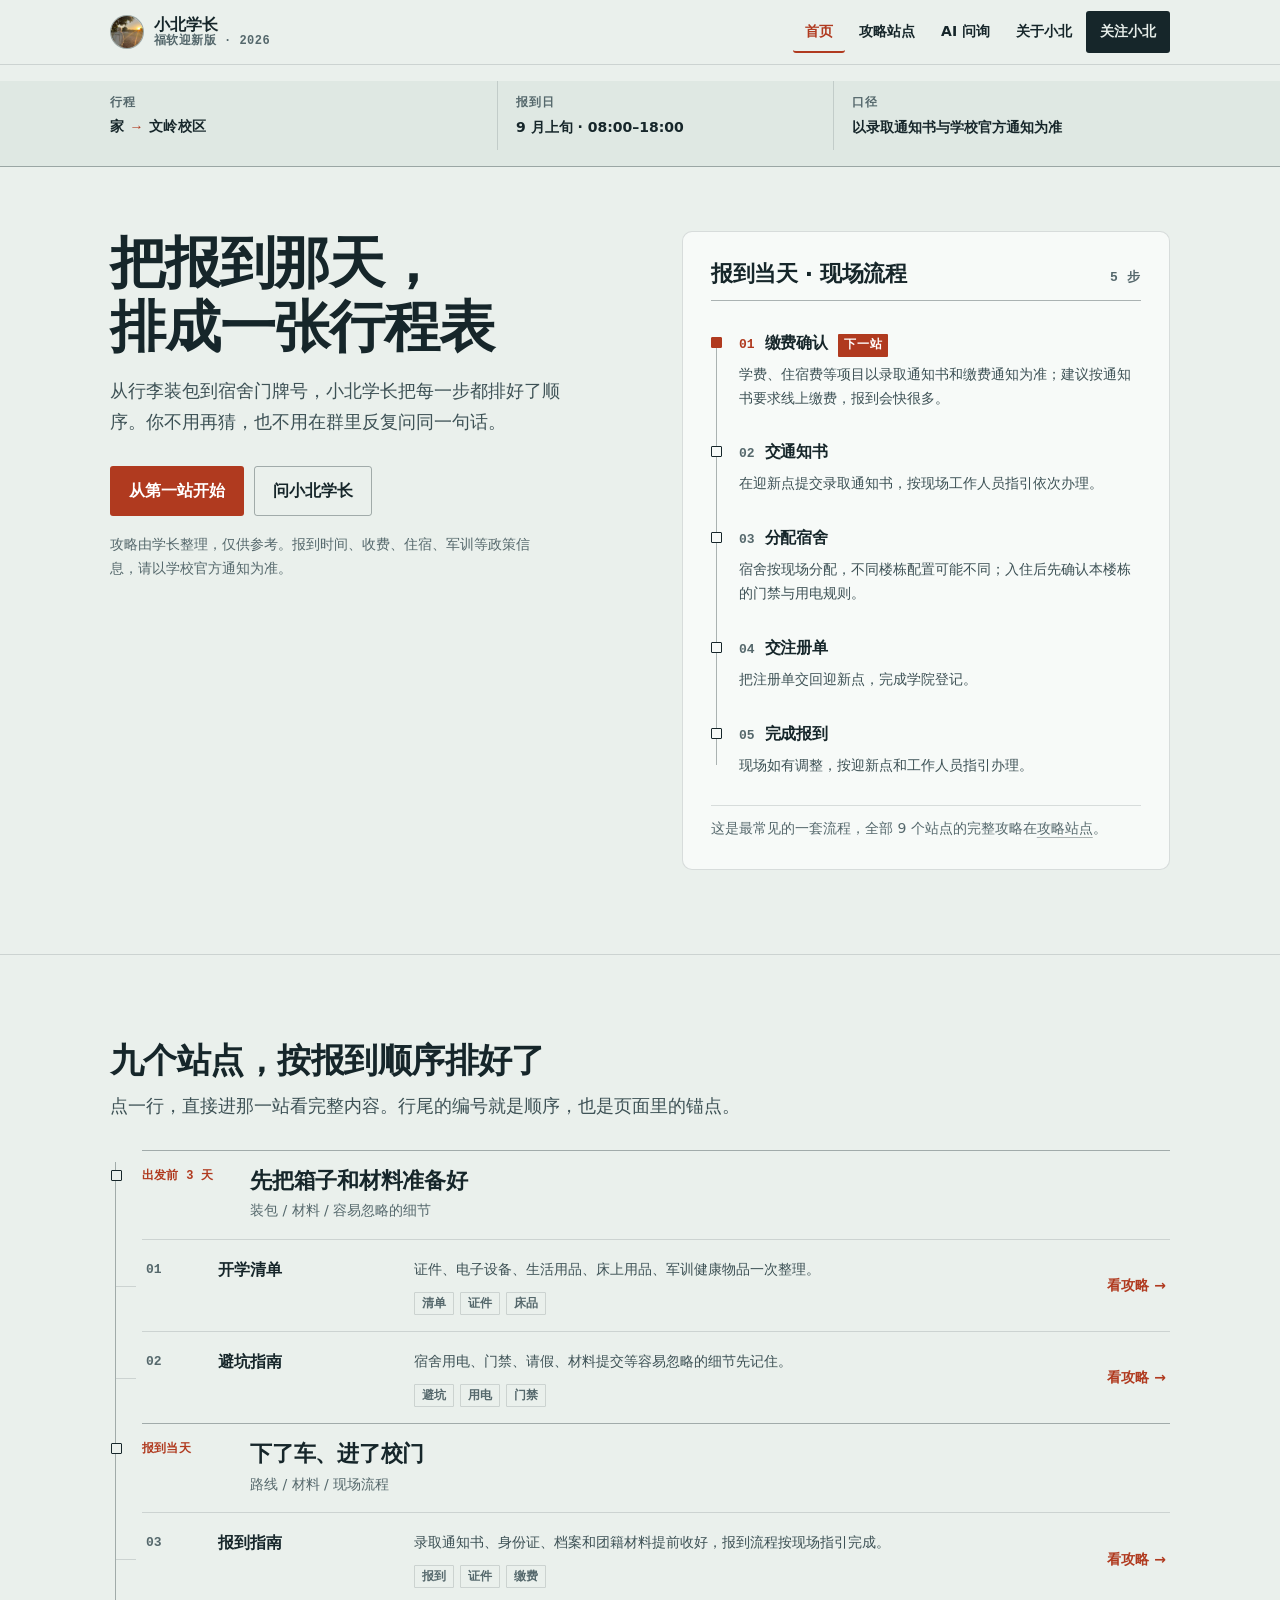
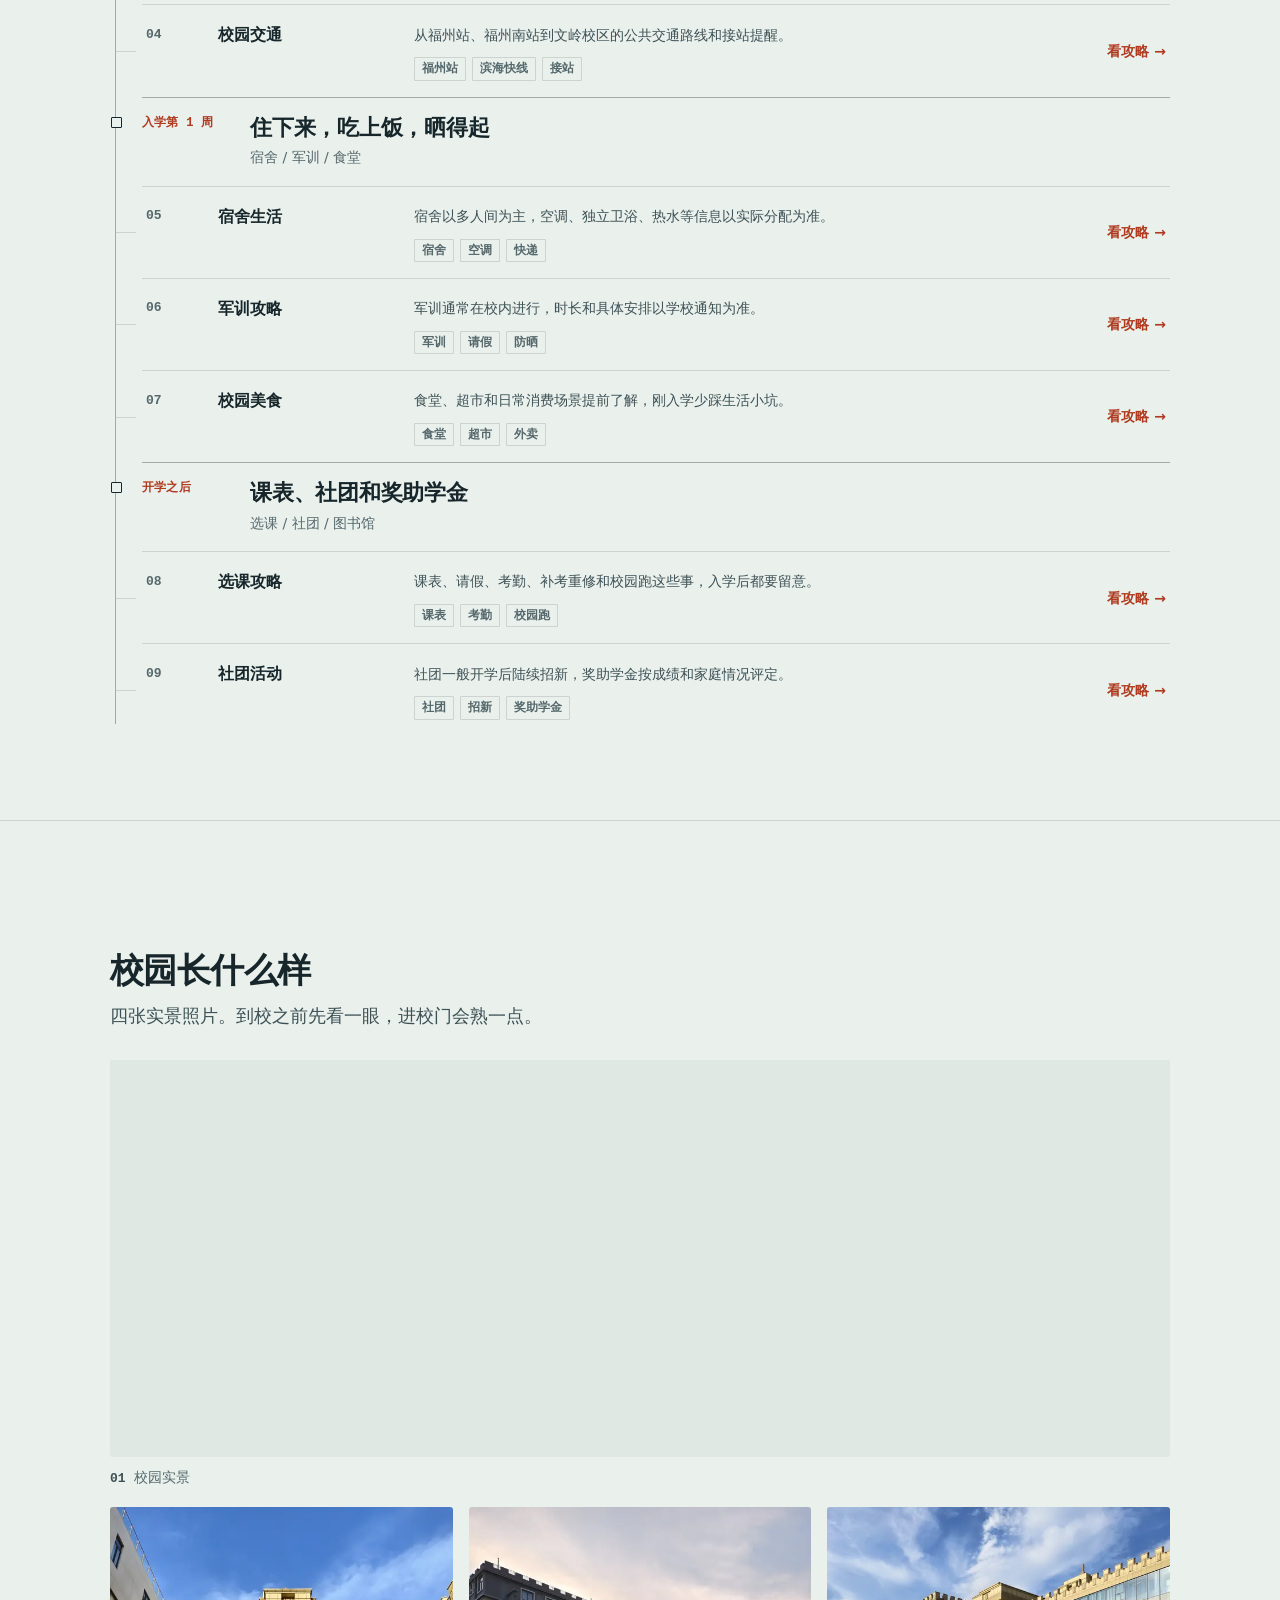
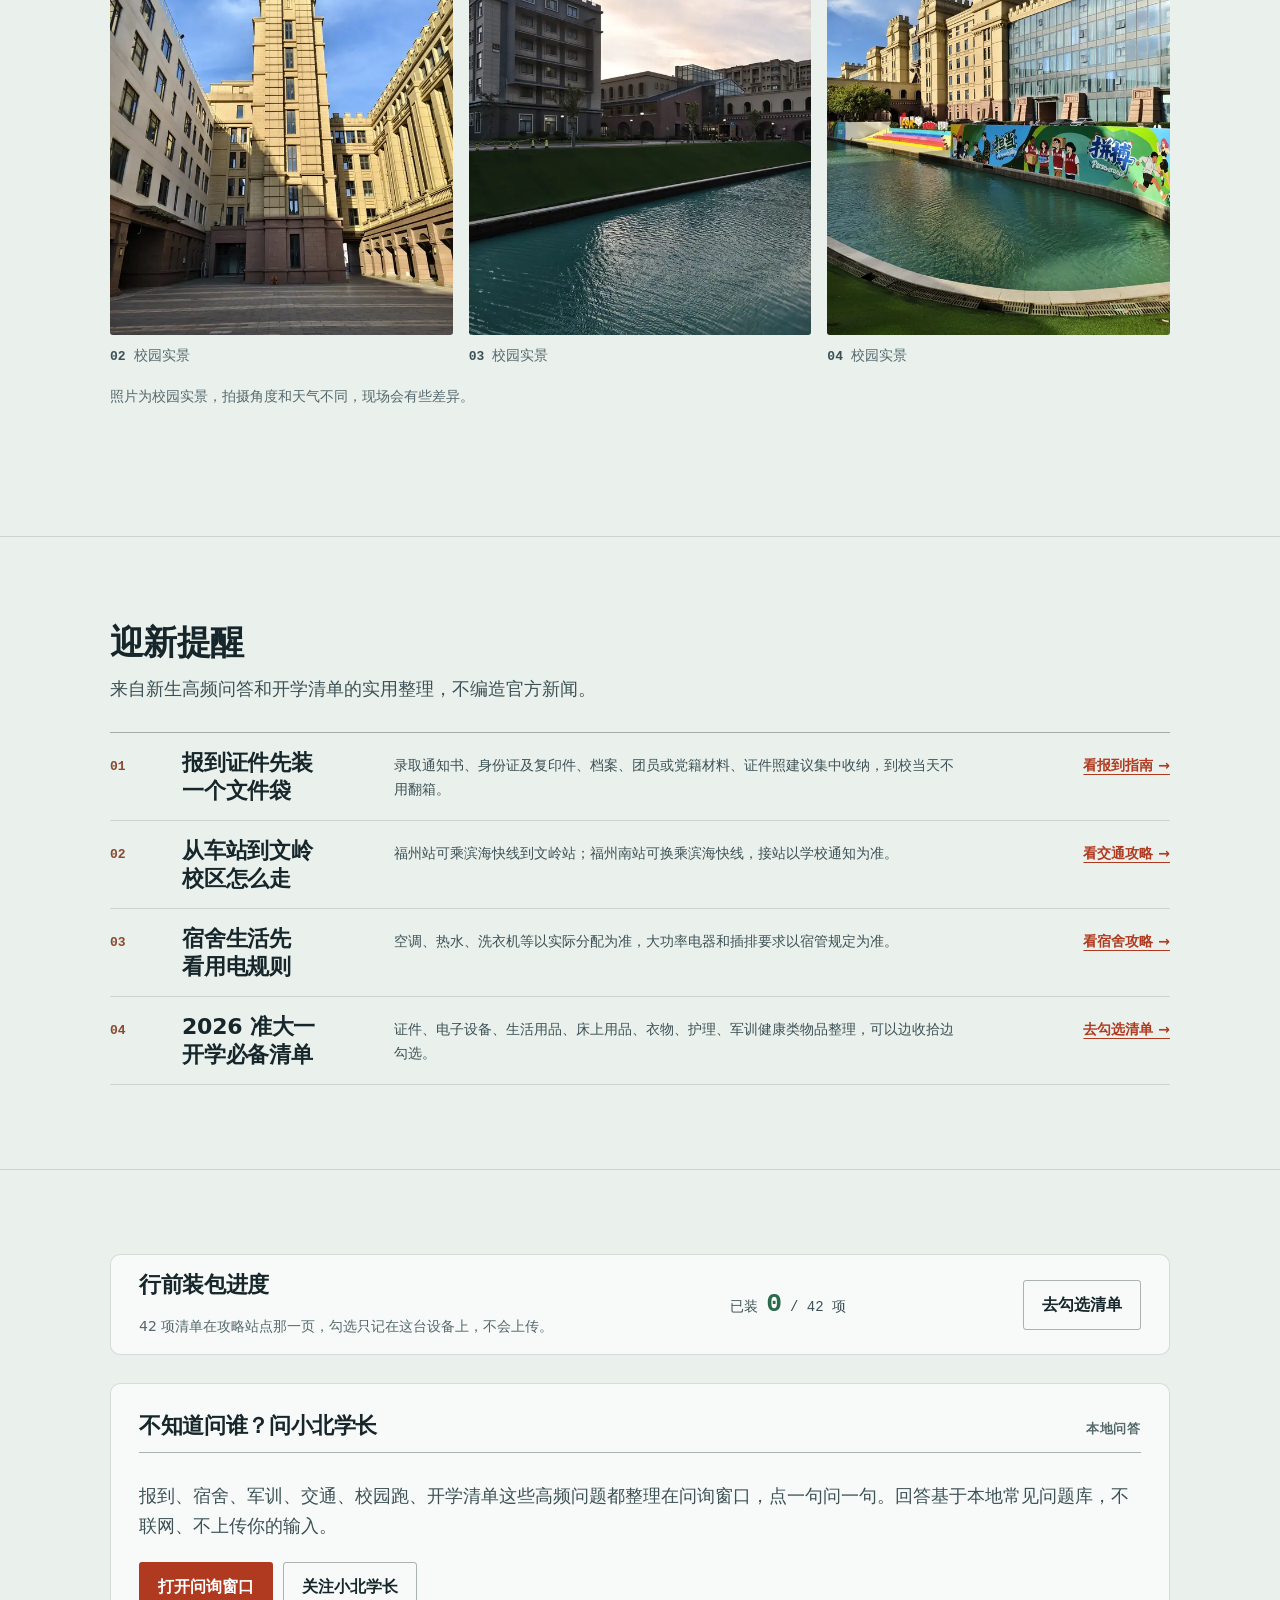
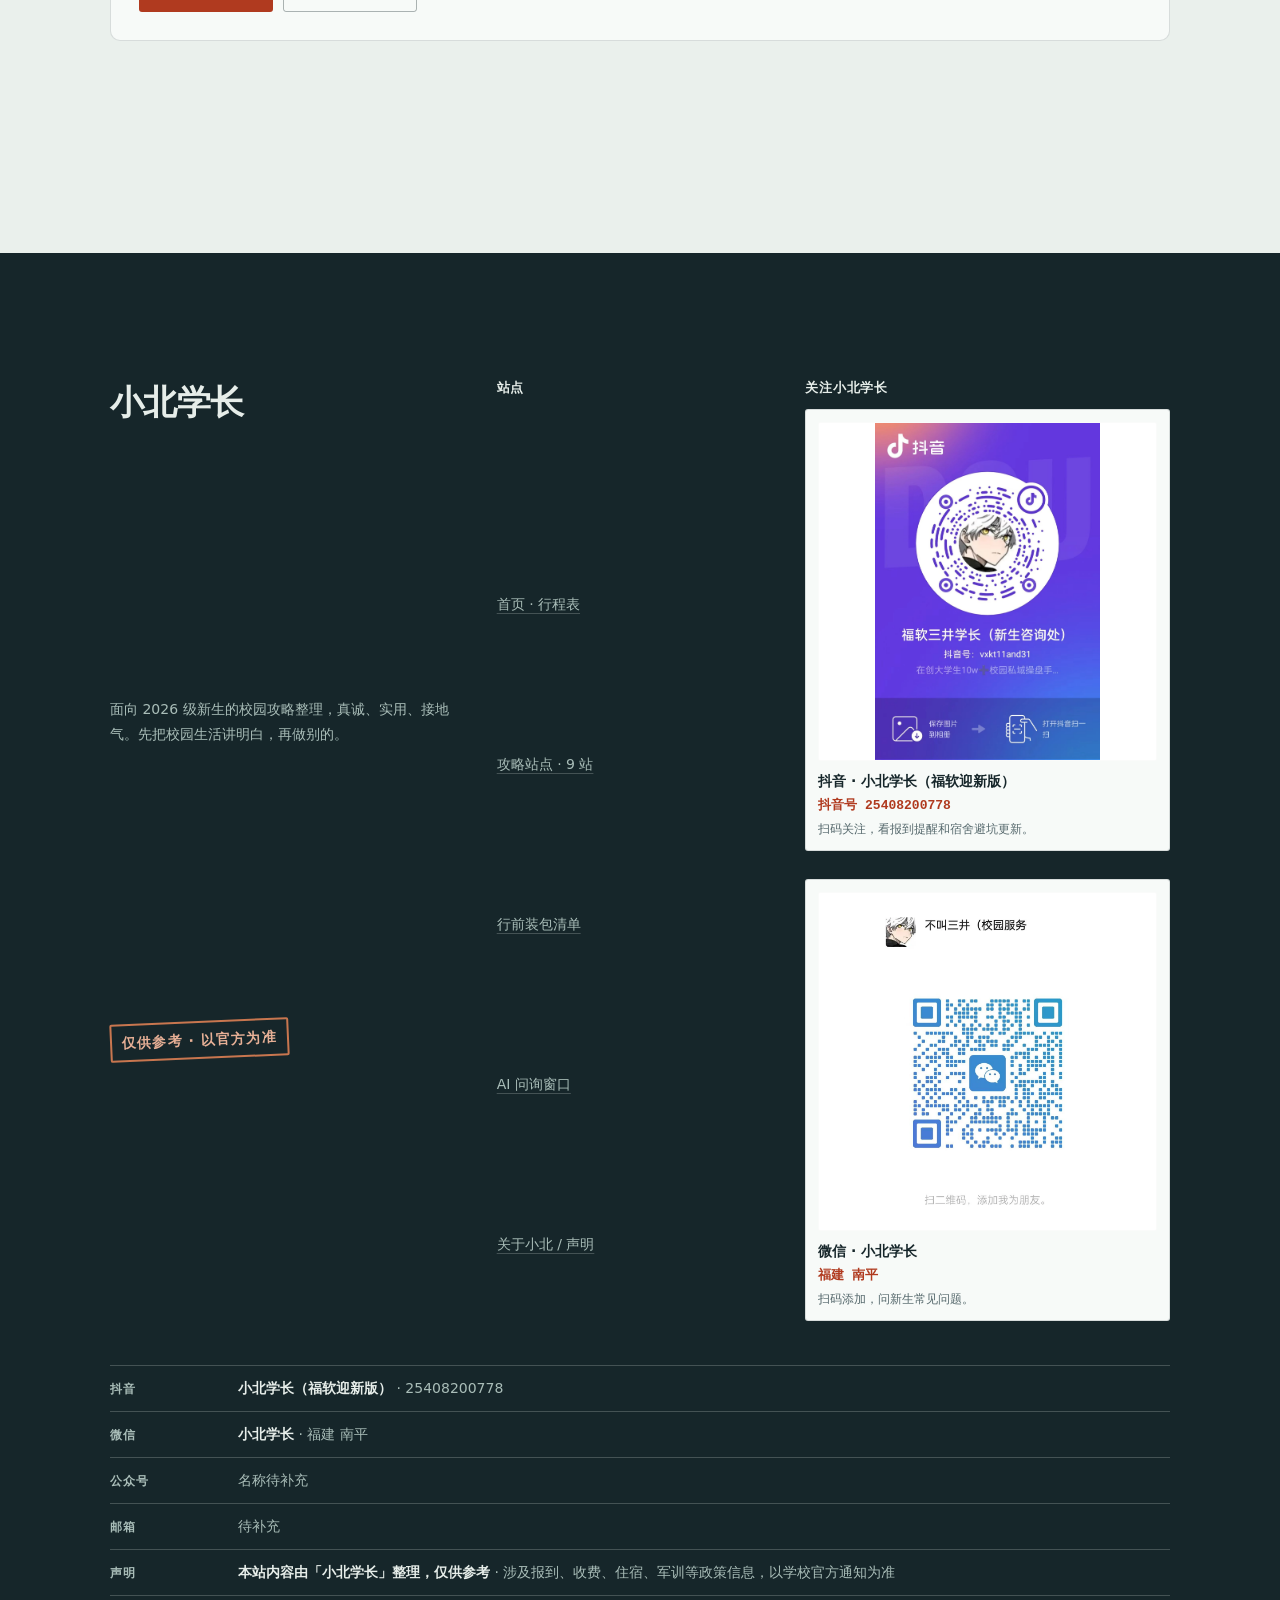
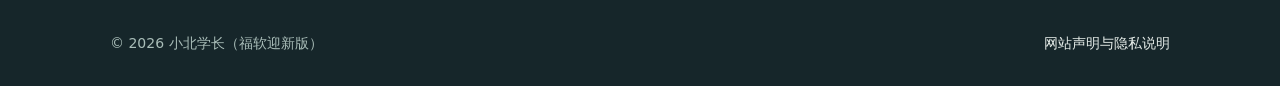
==== commit 1fd886dc: "上线 GitHub Pages: 域名替换 + .nojekyll" ====
--- a/index.html
+++ b/index.html
@@ -5,15 +5,15 @@
     <meta name="viewport" content="width=device-width, initial-scale=1">
     <title>小北学长 · 福软 2026 级新生报到行程表</title>
     <meta name="description" content="把报到那天排成一张行程表：报到指南、证件材料、校园交通、宿舍生活、军训攻略、选课与开学清单，九个站点一次看全。攻略由学长整理，仅供参考，政策信息以学校官方通知为准。">
-    <link rel="canonical" href="https://fusoft-freshman-guide.pages.dev/">
+    <link rel="canonical" href="https://xiaowuxueai.github.io/xiaobei-freshman-guide/">
     <meta name="theme-color" content="#eaf0ec">
     <meta property="og:type" content="website">
     <meta property="og:locale" content="zh_CN">
     <meta property="og:site_name" content="小北学长（福软迎新版）">
     <meta property="og:title" content="小北学长 · 福软 2026 级新生报到行程表">
     <meta property="og:description" content="报到指南、证件材料、校园交通、宿舍生活、军训攻略、选课与开学清单，按报到那天的顺序排好。">
-    <meta property="og:url" content="https://fusoft-freshman-guide.pages.dev/">
-    <meta property="og:image" content="https://fusoft-freshman-guide.pages.dev/images/og-cover.jpg">
+    <meta property="og:url" content="https://xiaowuxueai.github.io/xiaobei-freshman-guide/">
+    <meta property="og:image" content="https://xiaowuxueai.github.io/xiaobei-freshman-guide/images/og-cover.jpg">
     <meta property="og:image:width" content="1200">
     <meta property="og:image:height" content="630">
     <meta name="twitter:card" content="summary_large_image">
@@ -21,7 +21,7 @@
     <link rel="apple-touch-icon" href="images/apple-touch-icon.png">
     <link rel="stylesheet" href="css/style.css">
     <script type="application/ld+json">
-      {"@context":"https://schema.org","@type":"WebSite","name":"小北学长（福软迎新版）","alternateName":"小北学长","url":"https://fusoft-freshman-guide.pages.dev/","inLanguage":"zh-CN","description":"面向 2026 级新生的校园攻略站：报到指南、证件材料、校园交通、宿舍生活、军训攻略、选课与开学清单。","publisher":{"@type":"Organization","name":"小北学长"}}
+      {"@context":"https://schema.org","@type":"WebSite","name":"小北学长（福软迎新版）","alternateName":"小北学长","url":"https://xiaowuxueai.github.io/xiaobei-freshman-guide/","inLanguage":"zh-CN","description":"面向 2026 级新生的校园攻略站：报到指南、证件材料、校园交通、宿舍生活、军训攻略、选课与开学清单。","publisher":{"@type":"Organization","name":"小北学长"}}
     </script>
   </head>
   <body data-page="home">
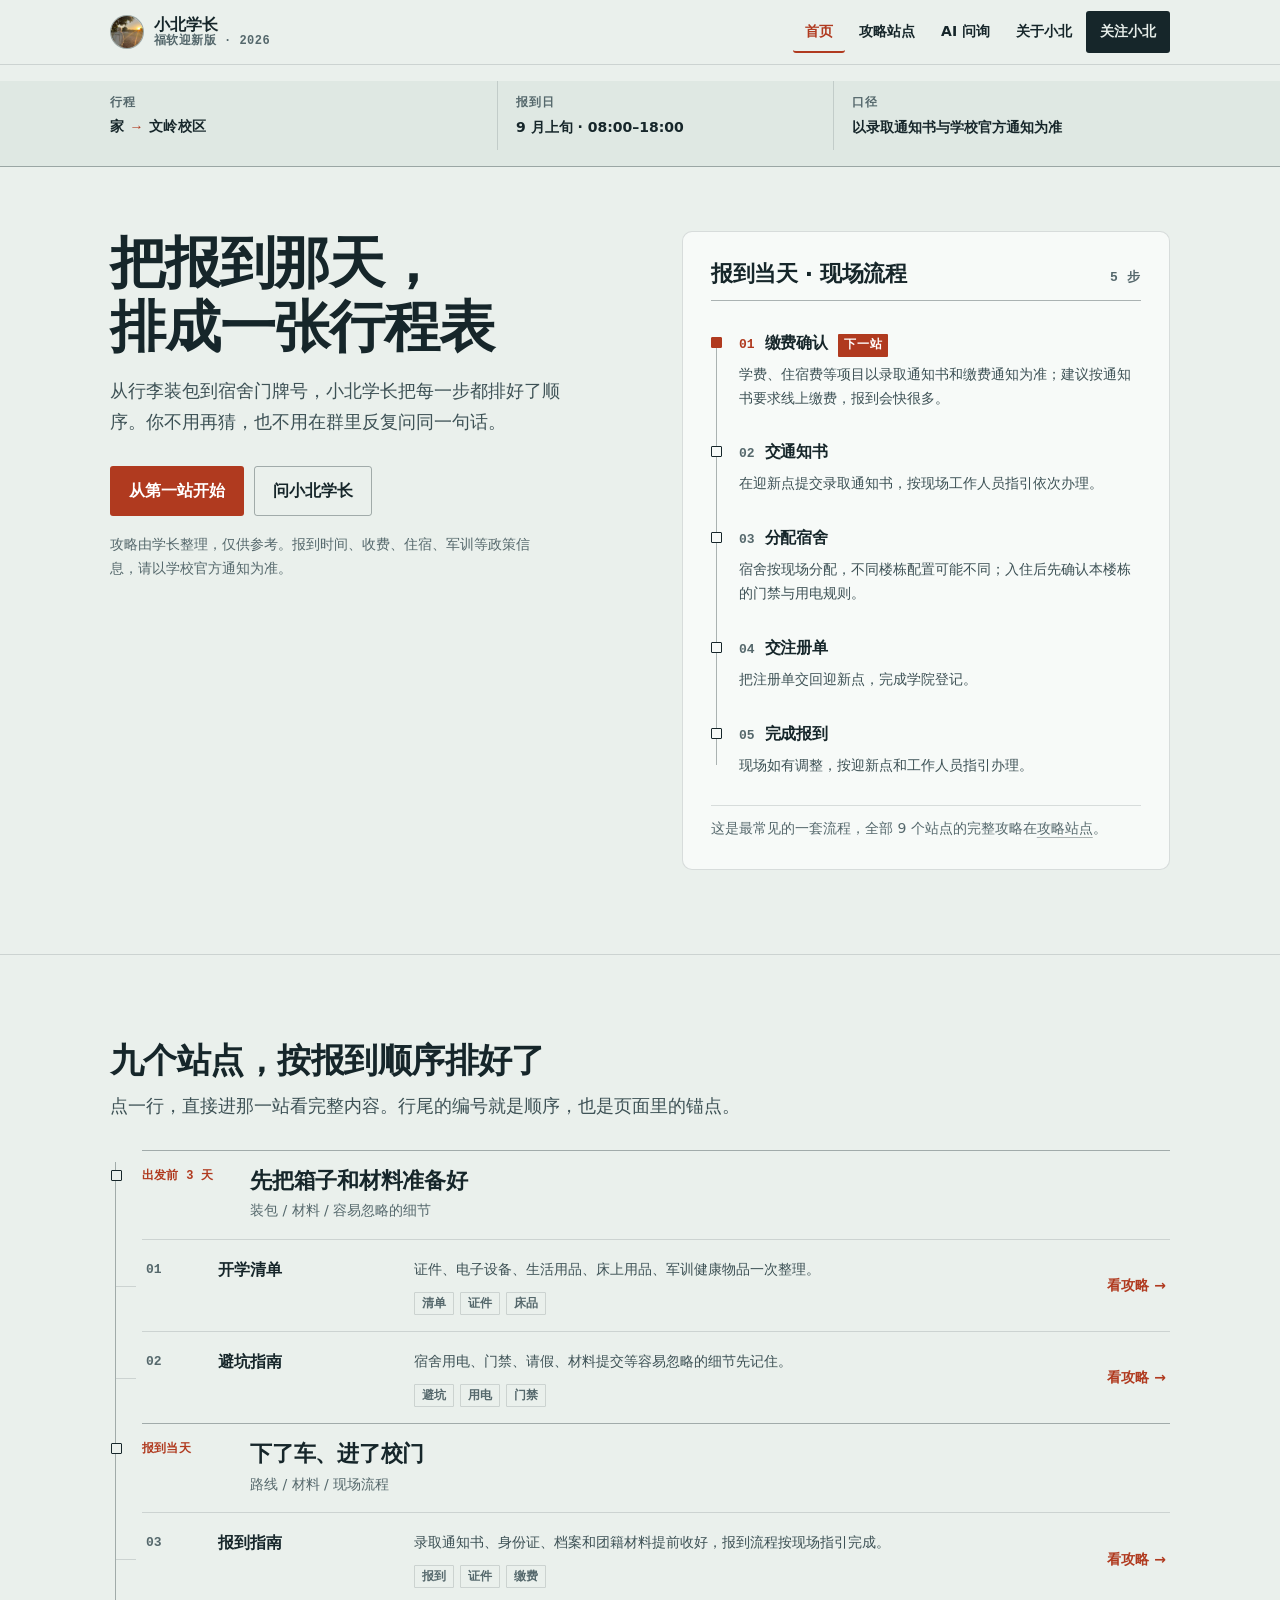
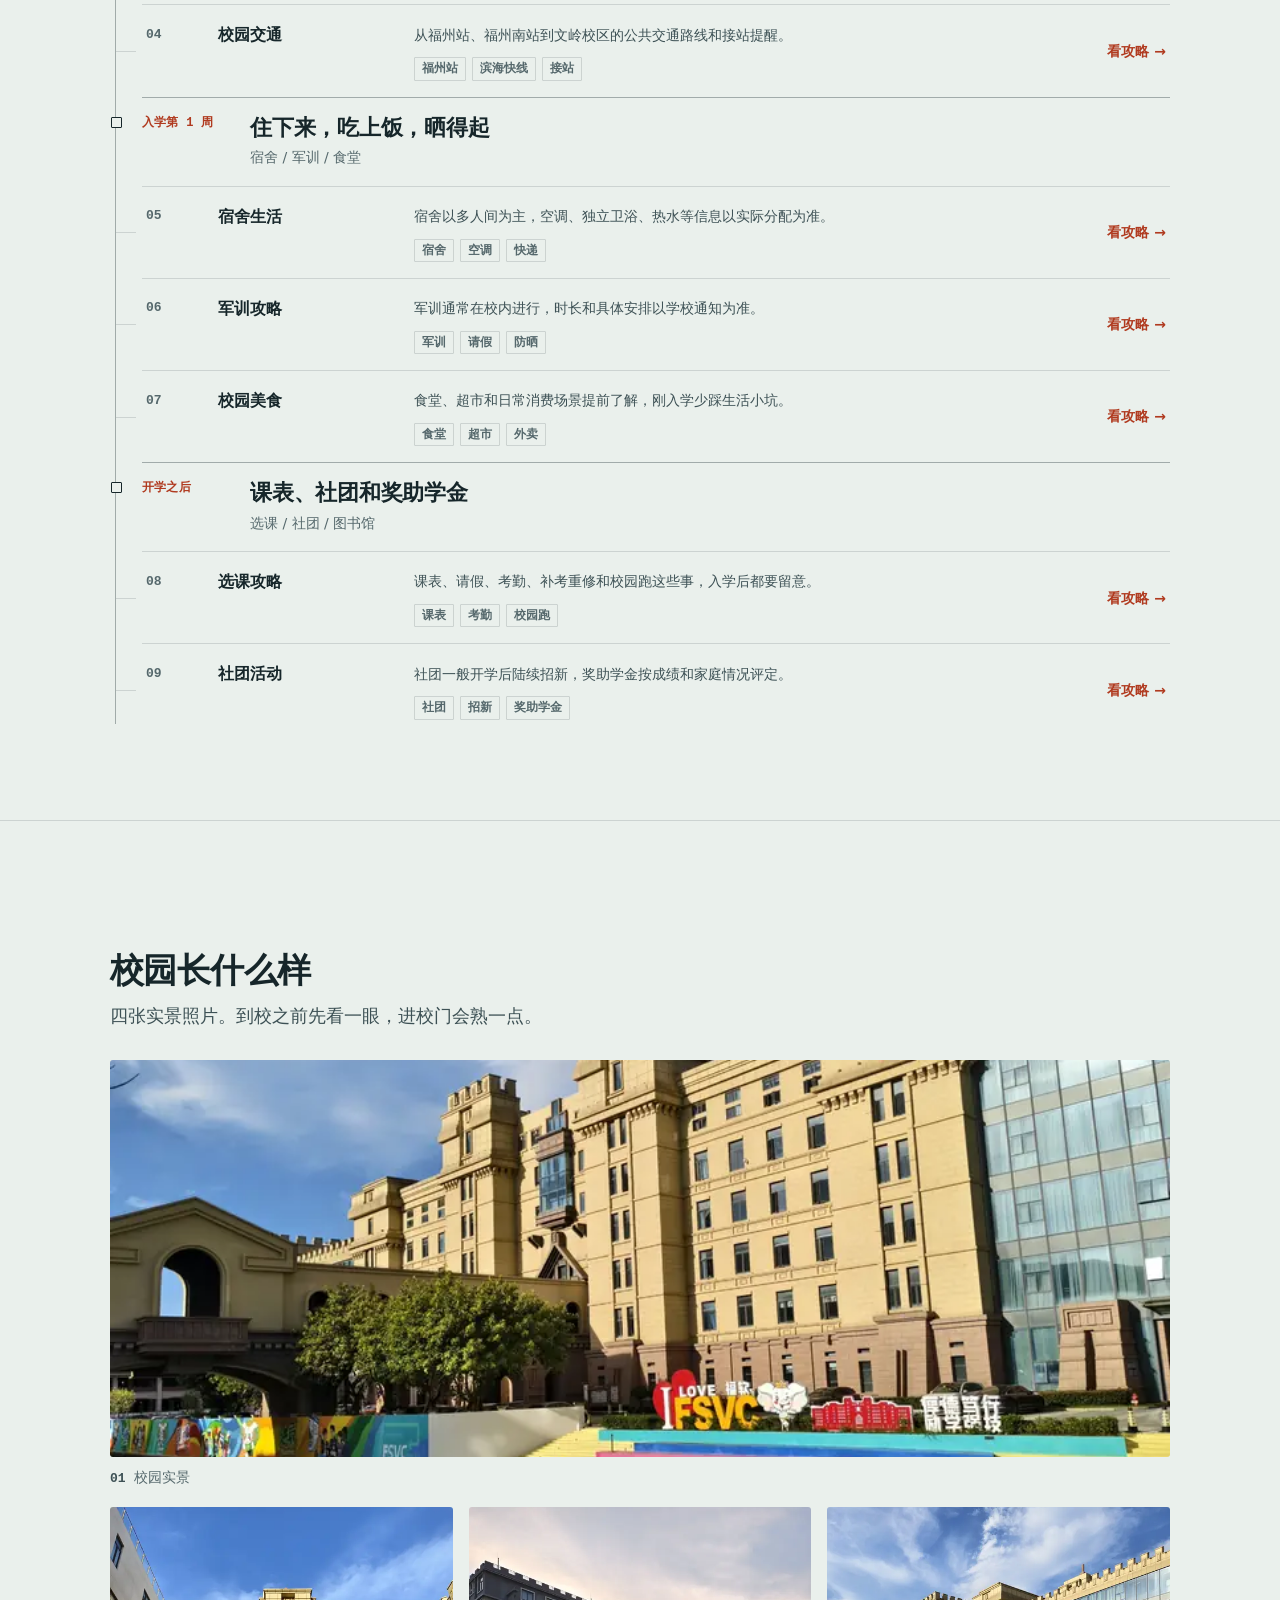
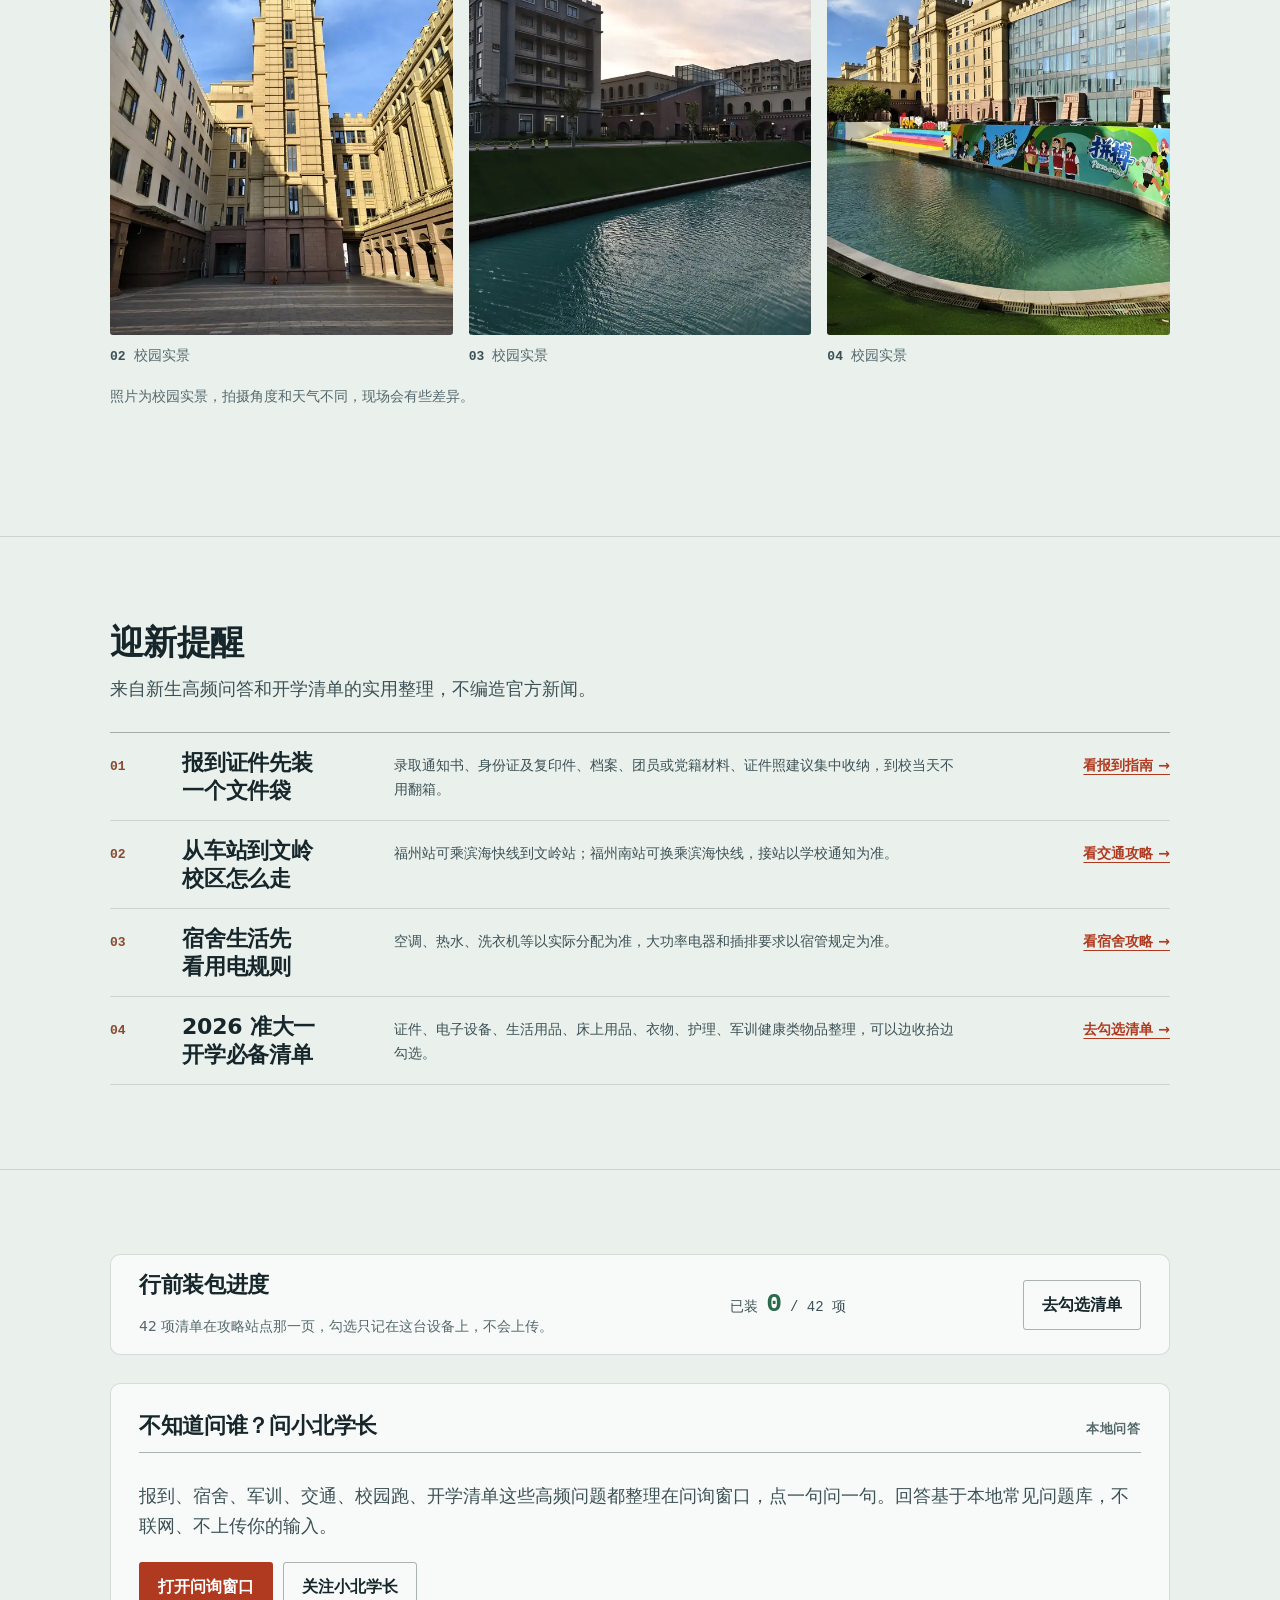
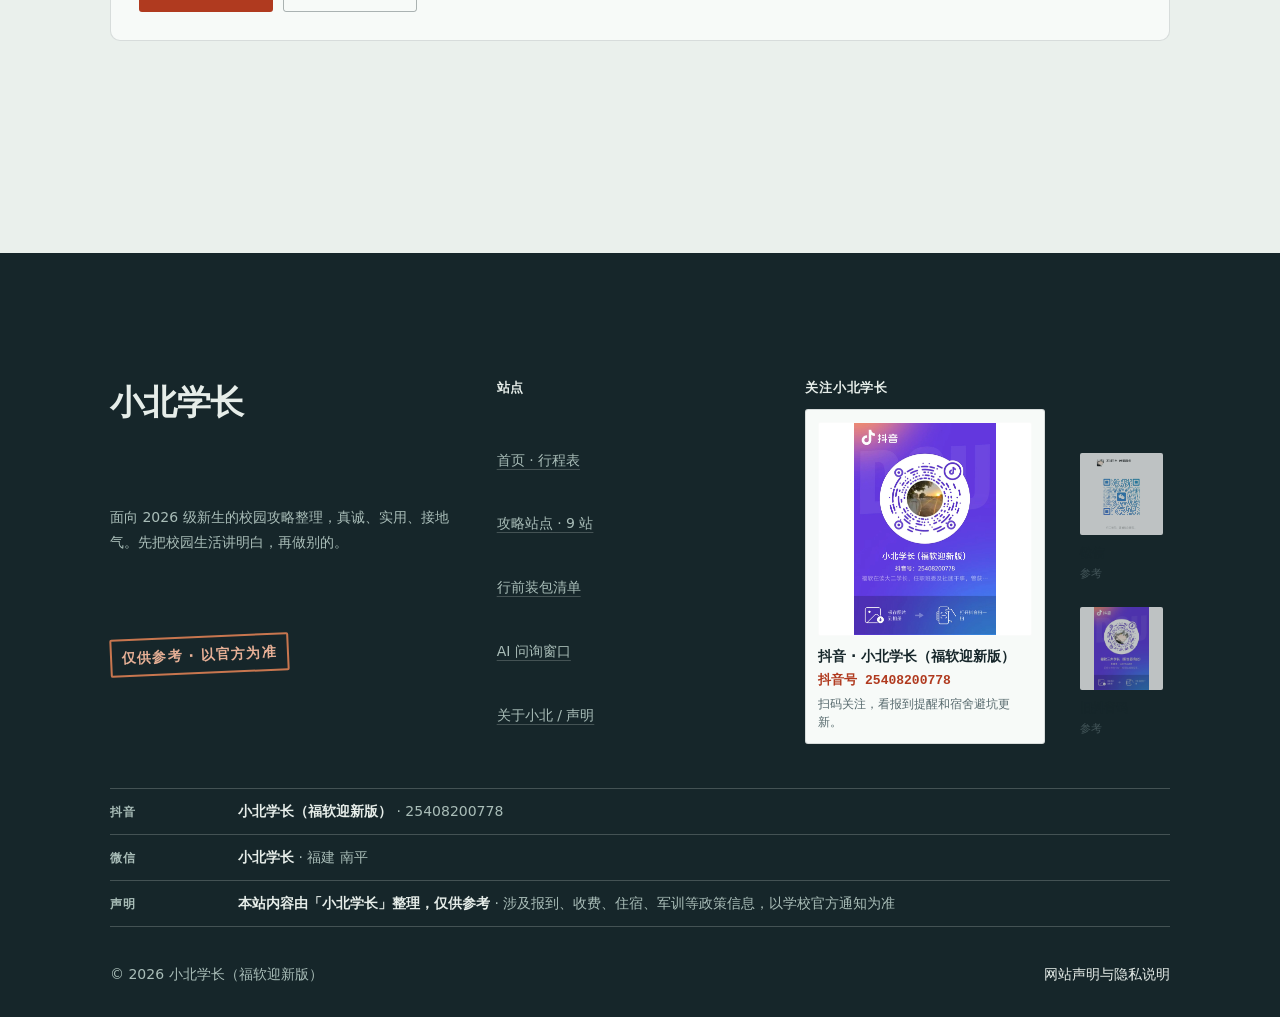
==== commit ecd19332: "关注区: 新抖音码为主 + 旧码作参考角标; 移除待补充字段" ====
--- a/index.html
+++ b/index.html
@@ -345,7 +345,7 @@
           </nav>
           <div id="follow">
             <h3 class="label label--night">关注小北学长</h3>
-            <div class="follow follow--spaced">
+            <div class="follow follow--spaced follow--with-ref">
               <figure class="plate plate--night">
                 <img src="images/douyin-qr.webp" width="1125" height="1680" alt="小北学长抖音二维码：扫码关注小北学长（福软迎新版）" loading="lazy" decoding="async">
                 <figcaption class="plate__cap">
@@ -354,14 +354,16 @@
                   <small>扫码关注，看报到提醒和宿舍避坑更新。</small>
                 </figcaption>
               </figure>
-              <figure class="plate plate--night">
-                <img src="images/wechat-qr.webp" width="820" height="1220" alt="小北学长微信二维码：扫码添加小北学长" loading="lazy" decoding="async">
-                <figcaption class="plate__cap">
-                  <b>微信 · 小北学长</b>
-                  <span>福建 南平</span>
-                  <small>扫码添加，问新生常见问题。</small>
-                </figcaption>
-              </figure>
+              <div class="follow__ref" role="group" aria-label="其他二维码（参考）">
+                <figure class="plate plate--ref">
+                  <img src="images/wechat-qr.webp" width="820" height="1220" alt="小北学长微信二维码（参考）" loading="lazy" decoding="async">
+                  <figcaption class="plate__cap"><b>微信</b><small>参考</small></figcaption>
+                </figure>
+                <figure class="plate plate--ref">
+                  <img src="images/qr-ref-douyin.webp" width="321" height="480" alt="抖音二维码（旧版，仅供参考）" loading="lazy" decoding="async">
+                  <figcaption class="plate__cap"><b>旧抖音码</b><small>参考</small></figcaption>
+                </figure>
+              </div>
             </div>
           </div>
         </div>
@@ -369,8 +371,6 @@
         <dl class="billing">
           <div class="billing__row"><dt>抖音</dt><dd>小北学长（福软迎新版）<em> · 25408200778</em></dd></div>
           <div class="billing__row"><dt>微信</dt><dd>小北学长<em> · 福建 南平</em></dd></div>
-          <div class="billing__row"><dt>公众号</dt><dd><em>名称待补充</em></dd></div>
-          <div class="billing__row"><dt>邮箱</dt><dd><em>待补充</em></dd></div>
           <div class="billing__row"><dt>声明</dt><dd>本站内容由「小北学长」整理，仅供参考<em> · 涉及报到、收费、住宿、军训等政策信息，以学校官方通知为准</em></dd></div>
         </dl>
 
--- a/css/style.css
+++ b/css/style.css
@@ -1713,3 +1713,38 @@
   .station__body { display: block !important; }
   a[href^="http"]::after { content: " (" attr(href) ")"; font-size: 0.75em; }
 }
+
+/* 关注区: 主码 + 角落参考小图(小北学长本人的码为主, 其余作参考) */
+.follow--with-ref {
+  grid-template-columns: minmax(11rem, 15rem) minmax(0, 1fr);
+  align-items: start;
+}
+
+.follow__ref {
+  display: flex;
+  flex-wrap: wrap;
+  gap: 0.625rem;
+  align-items: flex-start;
+  justify-content: flex-end;
+  align-self: end;
+}
+
+.plate--ref {
+  padding: 0.375rem;
+  max-width: 7.5rem;
+  background: transparent;
+  border-color: transparent;
+  opacity: 0.72;
+  transition: opacity 160ms ease;
+}
+
+.plate--ref:hover,
+.plate--ref:focus-within { opacity: 1; }
+
+.plate--ref .plate__cap b { font-size: var(--step-micro); }
+.plate--ref .plate__cap small { font-size: 0.6875rem; color: var(--ink-faint); }
+
+@media (max-width: 34rem) {
+  .follow--with-ref { grid-template-columns: 1fr; }
+  .follow__ref { justify-content: flex-start; }
+}
